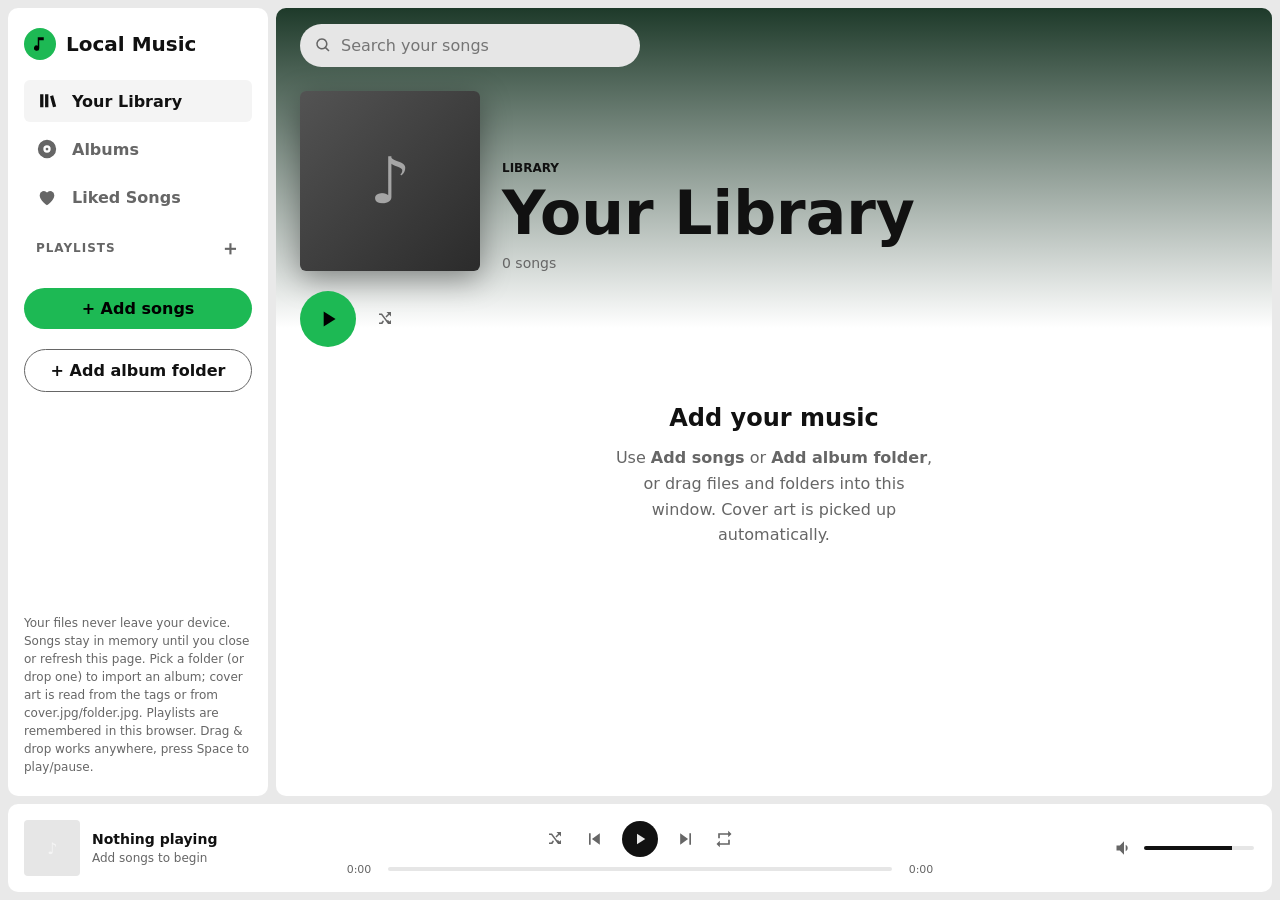
==== index.html @ 5037ee8e "First Push" ====
<!DOCTYPE html>
<html lang="en">
<head>
<meta charset="utf-8">
<meta name="viewport" content="width=device-width, initial-scale=1, viewport-fit=cover">
<title>Local Music Player</title>
<link rel="stylesheet" href="style.css">
</head>
<body>
<div id="app">
 <aside id="side" class="panel">
  <div class="logo"><i><svg viewBox="0 0 24 24"><path d="M9 3v11.3A3.5 3.5 0 1 0 11 17.5V7h6V3z"/></svg></i>Local Music</div>
  <button class="nav on" data-v="all"><svg viewBox="0 0 24 24"><path d="M4 4h4v16H4zm6 0h4v16h-4zm6 2.5 3.8-1 3.7 13.5-3.9 1z" transform="scale(.9) translate(1 1)"/></svg>Your Library</button>
  <button class="nav" data-v="albums"><svg viewBox="0 0 24 24"><path d="M12 2a10 10 0 1 0 0 20 10 10 0 0 0 0-20zm0 14a4 4 0 1 1 0-8 4 4 0 0 1 0 8zm0-5.500a1.500 1.500 0 1 0 0 3 1.500 1.500 0 0 0 0-3z"/></svg>Albums</button>
  <button class="nav" data-v="liked"><svg viewBox="0 0 24 24"><path d="M12 21s-8-5.2-8-11a4.5 4.5 0 0 1 8-2.8A4.5 4.5 0 0 1 20 10c0 5.800-8 11-8 11z"/></svg>Liked Songs</button>
  <div class="plh"><span>Playlists</span><button id="newPl" title="New playlist">＋</button></div>
  <div id="pls"></div>
  <button class="add" id="addF">+ Add songs</button>
  <button class="add alt" id="addD">+ Add album folder</button>
  <div class="hint">Your files never leave your device. Songs stay in memory until you close or refresh this page. Pick a folder (or drop one) to import an album; cover art is read from the tags or from cover.jpg/folder.jpg. Playlists are remembered in this browser. Drag &amp; drop works anywhere, press Space to play/pause.</div>
  <input type="file" id="fi" accept="audio/*,.mp3,.m4a,.flac,.wav,.ogg,.opus,.aac" multiple hidden>
  <input type="file" id="fd" webkitdirectory multiple hidden>
 </aside>

 <main id="main" class="panel">
  <div id="drop">Drop music to add it</div>
  <div id="top"><div class="sw"><svg viewBox="0 0 24 24"><path d="M10.5 3a7.500 7.500 0 0 1 5.900 12.100l4.300 4.300-1.400 1.400-4.300-4.300A7.500 7.500 0 1 1 10.500 3zm0 2a5.500 5.500 0 1 0 0 11 5.500 5.500 0 0 0 0-11z"/></svg><input id="q" placeholder="Search your songs" type="search"></div></div>
  <div id="hero"><div id="cover">♪</div><div><small>Playlist</small><h1 id="ttl">Your Library</h1><p id="sub">0 songs</p></div></div>
  <div id="actions">
   <button id="big" aria-label="Play"><svg viewBox="0 0 24 24"><path d="M8 5v14l11-7z"/></svg></button>
   <button class="ic" id="shuf2" title="Shuffle"><svg viewBox="0 0 24 24"><path d="M14 4h6v6l-2.300-2.300-3.700 3.700-1.400-1.400 3.700-3.700zM4 6h4l9 12h3v2h-4L7 8H4zm0 12h3l2.300-3.100 1.300 1.700L8.500 20H4zM14 20l2.300-2.300-1.700-1.700 1.400-1.400L18 16.600 20 14.600V20z" transform="scale(.9)"/></svg></button>
   <span id="plact" style="display:none;gap:10px"><button class="pill" id="plren">Rename</button><button class="pill" id="pldel">Delete</button></span>
  </div>
  <div id="list"></div>
 </main>

 <footer id="bar" class="panel">
  <div id="now"><div class="art" id="nart" style="background:var(--hover)">♪</div><div style="min-width:0"><b id="nt">Nothing playing</b><span id="na">Add songs to begin</span></div></div>
  <div id="ctrl">
   <div class="btns">
    <button class="ic" id="shuf" title="Shuffle"><svg viewBox="0 0 24 24"><path d="M14 4h6v6l-2.300-2.300-3.700 3.700-1.400-1.400 3.700-3.700zM4 6h4l9 12h3v2h-4L7 8H4zm0 12h3l2.300-3.100 1.300 1.700L8.500 20H4zM14 20l2.300-2.300-1.700-1.700 1.400-1.400L18 16.600 20 14.600V20z" transform="scale(.9)"/></svg></button>
    <button class="ic" id="prev" title="Previous"><svg viewBox="0 0 24 24"><path d="M6 5h2v14H6zm3.500 7L19 5v14z"/></svg></button>
    <button id="play" title="Play/Pause"><svg viewBox="0 0 24 24"><path d="M8 5v14l11-7z"/></svg></button>
    <button class="ic" id="next" title="Next"><svg viewBox="0 0 24 24"><path d="M16 5h2v14h-2zM5 19V5l9.500 7z"/></svg></button>
    <button class="ic" id="rep" title="Repeat"><svg viewBox="0 0 24 24"><path d="M7 7h10v3l4-4-4-4v3H5v6h2zm10 10H7v-3l-4 4 4 4v-3h12v-6h-2z"/></svg></button>
   </div>
   <div class="seek"><span id="cur">0:00</span><input type="range" id="seek" min="0" max="1000" value="0"><span id="dur">0:00</span></div>
  </div>
  <div id="vol"><button class="ic" id="mute"><svg viewBox="0 0 24 24"><path d="M3 9v6h4l5 5V4L7 9zm13.500 3A4.500 4.500 0 0 0 14 8v8a4.500 4.500 0 0 0 2.500-4z"/></svg></button><input type="range" id="vr" min="0" max="100" value="80"></div>
 </footer>
</div>

<div id="menu"></div><div id="toast"></div>
<div id="dlg"><div class="box"><h3 id="dt"></h3><input id="di" maxlength="60" placeholder="Playlist name"><div class="bt"><button id="dc">Cancel</button><button id="dok">Save</button></div></div></div>
<script src="script.js"></script>
</body>
</html>
---- style.css ----
:root{--bg:#000;--panel:#121212;--panel2:#1a1a1a;--hover:#2a2a2a;--text:#fff;--muted:#b3b3b3;--accent:#1db954;--line:#282828;
box-sizing:border-box;padding-top:env(safe-area-inset-top,0px);padding-bottom:env(safe-area-inset-bottom,0px)}
@media (prefers-color-scheme:light){:root:not([data-theme="dark"]){--bg:#e9e9e9;--panel:#fff;--panel2:#f4f4f4;--hover:#e6e6e6;--text:#111;--muted:#666;--line:#ddd}}
:root[data-theme="light"]{--bg:#e9e9e9;--panel:#fff;--panel2:#f4f4f4;--hover:#e6e6e6;--text:#111;--muted:#666;--line:#ddd}
:root[data-theme="dark"]{--bg:#000;--panel:#121212;--panel2:#1a1a1a;--hover:#2a2a2a;--text:#fff;--muted:#b3b3b3;--line:#282828}
html{scroll-padding-top:env(safe-area-inset-top,0px)}
*{box-sizing:border-box}
html,body{height:100%;margin:0}
body{background:var(--bg);color:var(--text);font-family:"Circular Std",Inter,system-ui,-apple-system,"Segoe UI",Roboto,sans-serif;overflow:hidden}
button{font:inherit;color:inherit;background:none;border:0;cursor:pointer;padding:0}
svg{width:1em;height:1em;fill:currentColor;display:block}
#app{height:100%;display:grid;grid-template-columns:260px 1fr;grid-template-rows:1fr 88px;gap:8px;padding:8px}
.panel{background:var(--panel);border-radius:10px;overflow:hidden}
#side{padding:20px 16px;display:flex;flex-direction:column;gap:6px}
.logo{display:flex;align-items:center;gap:10px;font-weight:800;font-size:20px;margin-bottom:14px}
.logo i{width:32px;height:32px;border-radius:50%;background:var(--accent);display:grid;place-items:center;color:#000;font-size:18px}
.nav{display:flex;align-items:center;gap:14px;padding:10px 12px;border-radius:6px;color:var(--muted);font-weight:700;width:100%;text-align:left}
.nav svg{font-size:22px}.nav:hover{color:var(--text)}.nav.on{color:var(--text);background:var(--panel2)}
.add{margin-top:14px;background:var(--accent);color:#000;font-weight:700;padding:11px 14px;border-radius:24px;text-align:center}
.add.alt{background:transparent;color:var(--text);border:1px solid var(--muted)}
.hint{color:var(--muted);font-size:12px;margin-top:auto;line-height:1.5}
#main{display:flex;flex-direction:column;min-height:0;position:relative;background:linear-gradient(180deg,var(--hue,#1e3a2a) 0,var(--panel) 320px)}
#top{display:flex;align-items:center;gap:12px;padding:16px 24px}
#q{background:var(--hover);border:1px solid transparent;color:var(--text);padding:11px 16px 11px 40px;border-radius:24px;width:min(340px,100%);font:inherit;outline:none}
#q:focus{border-color:var(--text)}
.sw{position:relative;flex:1;max-width:340px}.sw svg{position:absolute;left:14px;top:12px;font-size:18px;color:var(--muted)}
#hero{display:flex;align-items:flex-end;gap:22px;padding:8px 24px 20px}
#cover{width:min(180px,28vw);aspect-ratio:1;border-radius:6px;box-shadow:0 8px 30px #0006;display:grid;place-items:center;font-size:64px;color:#fff8;background:linear-gradient(135deg,#535353,#2b2b2b)}
#hero small{font-weight:700;font-size:12px;text-transform:uppercase}
#hero h1{font-size:clamp(28px,5vw,60px);margin:6px 0 10px;line-height:1.05;font-weight:900;overflow-wrap:anywhere}
#hero p{margin:0;color:var(--muted);font-size:14px}
#actions{display:flex;align-items:center;gap:20px;padding:0 24px 12px}
#big{width:56px;height:56px;border-radius:50%;background:var(--accent);color:#000;display:grid;place-items:center;font-size:26px}
#big:hover{transform:scale(1.06)}
#list{flex:1;overflow:auto;padding:0 12px 16px}
.row{display:grid;grid-template-columns:44px 1fr 32px 32px 64px;align-items:center;gap:12px;padding:8px 12px;border-radius:6px;color:var(--muted);font-size:14px;cursor:pointer;user-select:none}
.row.head{position:sticky;top:0;background:var(--panel);border-bottom:1px solid var(--line);border-radius:0;cursor:default;font-size:12px;text-transform:uppercase;letter-spacing:.08em;z-index:1}
.row:not(.head):hover{background:var(--hover)}
.row .n{text-align:center;font-variant-numeric:tabular-nums}
.row .t{display:flex;align-items:center;gap:12px;min-width:0}
.row .t b{display:block;color:var(--text);font-weight:500;white-space:nowrap;overflow:hidden;text-overflow:ellipsis}
.row .t span{font-size:12px;white-space:nowrap;overflow:hidden;text-overflow:ellipsis;display:block}
.row .t div{min-width:0}
.art{width:40px;height:40px;border-radius:4px;flex:none;display:grid;place-items:center;font-size:16px;color:#fff9}
.row.cur .t b,.row.cur .n{color:var(--accent)}
.row .d{text-align:right;font-variant-numeric:tabular-nums}
.heart{font-size:18px;color:var(--muted);opacity:.0}.row:hover .heart,.heart.on{opacity:1}.heart.on{color:var(--accent)}
.bars{display:none;gap:2px;height:14px;align-items:flex-end;justify-content:center}.bars i{width:3px;background:var(--accent);animation:b .8s infinite ease-in-out}.bars i:nth-child(2){animation-delay:.2s}.bars i:nth-child(3){animation-delay:.4s}
@keyframes b{0%,100%{height:3px}50%{height:14px}}
.row.cur.playing .bars{display:flex}.row.cur.playing .num{display:none}
#empty{margin:40px auto;text-align:center;color:var(--muted);max-width:360px;line-height:1.6;padding:0 20px}
#empty h2{color:var(--text);margin:0 0 8px}
#drop{position:absolute;inset:0;background:#1db95422;border:3px dashed var(--accent);border-radius:10px;display:none;place-items:center;font-size:22px;font-weight:800;z-index:5;pointer-events:none}
#drop.on{display:grid}
#bar{grid-column:1/3;background:var(--panel);border-radius:10px;display:grid;grid-template-columns:1fr minmax(320px,2fr) 1fr;align-items:center;gap:16px;padding:0 16px}
#now{display:flex;align-items:center;gap:12px;min-width:0}
#now .art{width:56px;height:56px}
#now b{display:block;font-size:14px;white-space:nowrap;overflow:hidden;text-overflow:ellipsis}
#now span{font-size:12px;color:var(--muted)}
#ctrl{display:flex;flex-direction:column;align-items:center;gap:6px}
.btns{display:flex;align-items:center;gap:18px}
.ic{font-size:20px;color:var(--muted)}.ic:hover{color:var(--text)}.ic.on{color:var(--accent)}
#play{width:36px;height:36px;border-radius:50%;background:var(--text);color:var(--bg);display:grid;place-items:center;font-size:18px}
#play:hover{transform:scale(1.06)}
.seek{display:flex;align-items:center;gap:8px;width:100%;font-size:11px;color:var(--muted);font-variant-numeric:tabular-nums}
.seek span{width:38px;text-align:center}
input[type=range]{-webkit-appearance:none;appearance:none;flex:1;height:4px;border-radius:2px;background:linear-gradient(to right,var(--text) var(--p,0%),var(--hover) var(--p,0%));outline:none;cursor:pointer}
input[type=range]::-webkit-slider-thumb{-webkit-appearance:none;width:12px;height:12px;border-radius:50%;background:var(--text);opacity:0}
input[type=range]:hover::-webkit-slider-thumb{opacity:1}
input[type=range]::-moz-range-thumb{width:12px;height:12px;border:0;border-radius:50%;background:var(--text)}
input[type=range]:hover{--fill:var(--accent)}
#vol{display:flex;align-items:center;gap:8px;justify-content:flex-end}#vol input{max-width:110px}
.rep1::after{content:"1";position:absolute;font-size:8px;font-weight:800;margin:-2px 0 0 -6px;color:var(--accent)}
#mnav{display:none}
@media (max-width:820px){
#app{grid-template-columns:1fr;grid-template-rows:auto 1fr 132px}
#side{flex-direction:row;flex-wrap:wrap;padding:10px;gap:6px;align-items:center}
.logo,.hint{display:none}.nav{width:auto;padding:8px 12px}.add{margin:0;padding:9px 14px}
#bar{grid-column:1;grid-template-columns:1fr;grid-template-rows:auto auto;gap:4px;padding:8px 14px}
#vol{display:none}#top{padding:12px 16px}#hero{padding:4px 16px 14px}#actions,#list{padding-left:8px;padding-right:8px}
.row{grid-template-columns:28px 1fr 28px 28px 46px;gap:8px}
}
.grid{display:grid;grid-template-columns:repeat(auto-fill,minmax(150px,1fr));gap:14px;padding:8px 12px}
.card{padding:12px;border-radius:8px;background:var(--panel2);cursor:pointer;min-width:0}
.card:hover{background:var(--hover)}
.card .art{width:100%;height:auto;aspect-ratio:1;font-size:40px;border-radius:6px;margin-bottom:10px;box-shadow:0 6px 18px #0004}
.card b,.card span{display:block;white-space:nowrap;overflow:hidden;text-overflow:ellipsis}
.card b{font-size:14px}.card span{font-size:12px;color:var(--muted);margin-top:2px}

.plh{display:flex;align-items:center;justify-content:space-between;margin:14px 12px 4px;color:var(--muted);font-size:12px;font-weight:700;text-transform:uppercase;letter-spacing:.08em}
.plh button{font-size:20px;line-height:1;color:var(--muted)}.plh button:hover{color:var(--text)}
#pls{display:flex;flex-direction:column;gap:2px;overflow:auto;min-height:0;flex:0 1 auto}
#pls .nav{padding:8px 12px}.pi{width:22px;text-align:center;font-size:18px;flex:none}.pn{white-space:nowrap;overflow:hidden;text-overflow:ellipsis}
.addpl{font-size:22px;line-height:1;color:var(--muted);opacity:0}.addpl:hover{color:var(--text)}.row:hover .addpl{opacity:1}
@media (hover:none){.addpl,.heart{opacity:1}}
.pill{border:1px solid var(--muted);border-radius:20px;padding:7px 16px;font-size:13px;font-weight:700}.pill:hover{border-color:var(--text)}
#menu{position:fixed;display:none;z-index:30;background:var(--panel2);border:1px solid var(--line);border-radius:8px;padding:4px;min-width:190px;max-width:260px;max-height:50vh;overflow:auto;box-shadow:0 10px 30px #0008}
#menu button{display:block;width:100%;text-align:left;padding:9px 12px;border-radius:5px;font-size:14px;white-space:nowrap;overflow:hidden;text-overflow:ellipsis}
#menu button:hover{background:var(--hover)}#menu .new{border-top:1px solid var(--line);margin-top:4px;color:var(--accent);font-weight:700}
#dlg{position:fixed;inset:0;background:#0009;display:none;place-items:center;z-index:40}#dlg.on{display:grid}
#dlg .box{background:var(--panel2);padding:24px;border-radius:12px;width:min(360px,90vw);box-shadow:0 20px 60px #000a}
#dlg h3{margin:0 0 14px}#di{width:100%;padding:11px 14px;border-radius:8px;border:1px solid var(--muted);background:var(--hover);color:var(--text);font:inherit;outline:none}
.bt{display:flex;justify-content:flex-end;gap:10px;margin-top:18px}.bt button{padding:9px 20px;border-radius:22px;font-weight:700}#dok{background:var(--accent);color:#000}
#toast{position:fixed;left:50%;bottom:110px;transform:translateX(-50%);background:var(--text);color:var(--bg);padding:10px 18px;border-radius:22px;font-weight:700;font-size:14px;opacity:0;pointer-events:none;transition:opacity .2s;z-index:50;max-width:90vw}#toast.on{opacity:1}
@media (max-width:820px){.plh{margin:0}.plh span{display:none}#pls{flex-direction:row;flex-wrap:wrap}}
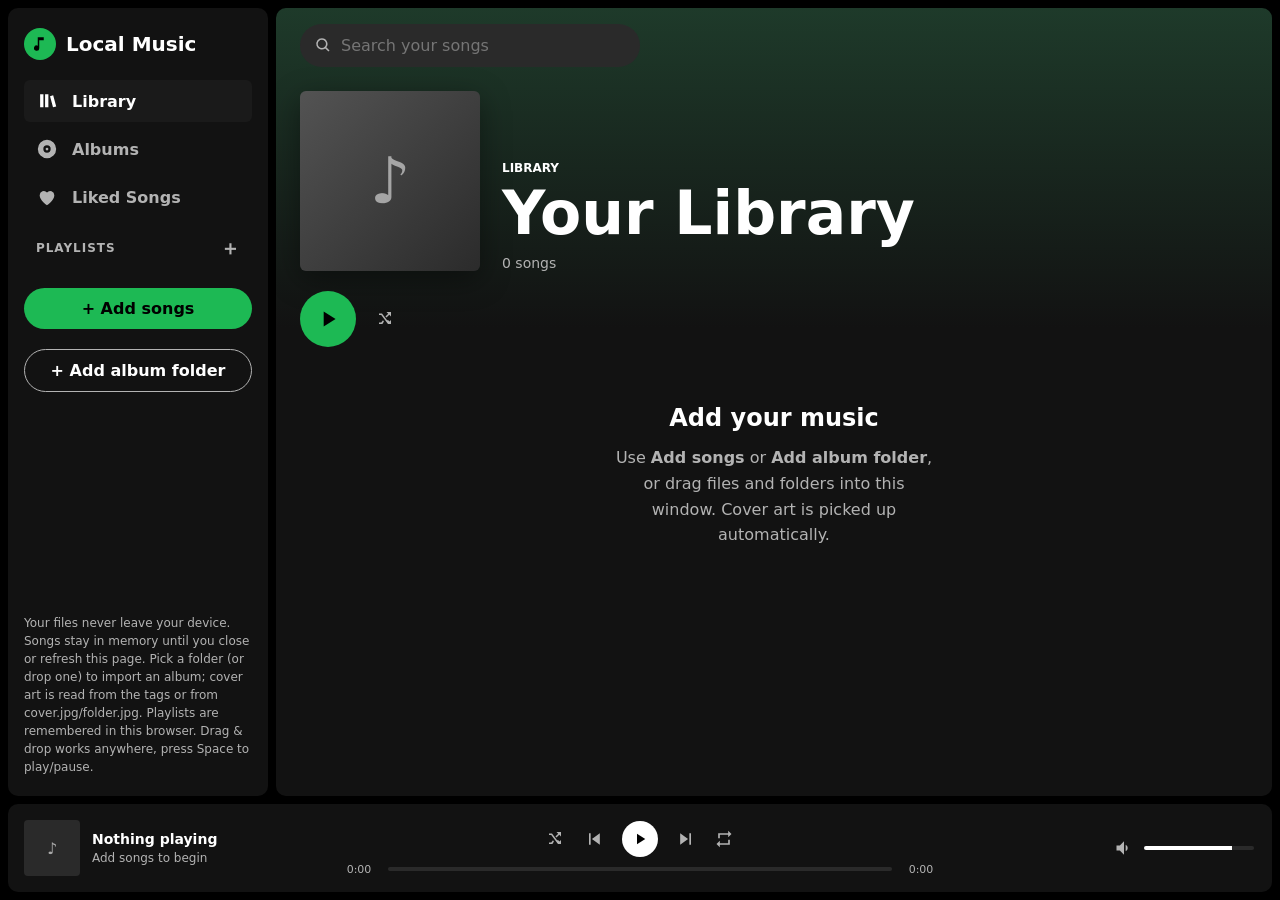
==== commit ddcc9c3b: "Updated Mobile version and removed light theme" ====
--- a/index.html
+++ b/index.html
@@ -2,6 +2,8 @@
 <html lang="en">
 <head>
 <meta charset="utf-8">
+<meta name="color-scheme" content="dark">
+<meta name="theme-color" content="#000000">
 <meta name="viewport" content="width=device-width, initial-scale=1, viewport-fit=cover">
 <title>Local Music Player</title>
 <link rel="stylesheet" href="style.css">
@@ -10,9 +12,10 @@
 <div id="app">
  <aside id="side" class="panel">
   <div class="logo"><i><svg viewBox="0 0 24 24"><path d="M9 3v11.3A3.5 3.5 0 1 0 11 17.5V7h6V3z"/></svg></i>Local Music</div>
-  <button class="nav on" data-v="all"><svg viewBox="0 0 24 24"><path d="M4 4h4v16H4zm6 0h4v16h-4zm6 2.5 3.8-1 3.7 13.5-3.9 1z" transform="scale(.9) translate(1 1)"/></svg>Your Library</button>
+  <button class="nav on" data-v="all"><svg viewBox="0 0 24 24"><path d="M4 4h4v16H4zm6 0h4v16h-4zm6 2.5 3.8-1 3.7 13.5-3.9 1z" transform="scale(.9) translate(1 1)"/></svg>Library</button>
   <button class="nav" data-v="albums"><svg viewBox="0 0 24 24"><path d="M12 2a10 10 0 1 0 0 20 10 10 0 0 0 0-20zm0 14a4 4 0 1 1 0-8 4 4 0 0 1 0 8zm0-5.500a1.500 1.500 0 1 0 0 3 1.500 1.500 0 0 0 0-3z"/></svg>Albums</button>
   <button class="nav" data-v="liked"><svg viewBox="0 0 24 24"><path d="M12 21s-8-5.2-8-11a4.5 4.5 0 0 1 8-2.8A4.5 4.5 0 0 1 20 10c0 5.800-8 11-8 11z"/></svg>Liked Songs</button>
+  <button class="nav mob" data-v="playlists"><svg viewBox="0 0 24 24"><path d="M3 6h12v2H3zm0 4h12v2H3zm0 4h8v2H3zm13-4v6.5a2.5 2.5 0 1 0 2 2.500V8h3V6h-5z"/></svg>Playlists</button>
   <div class="plh"><span>Playlists</span><button id="newPl" title="New playlist">＋</button></div>
   <div id="pls"></div>
   <button class="add" id="addF">+ Add songs</button>
@@ -24,7 +27,7 @@
 
  <main id="main" class="panel">
   <div id="drop">Drop music to add it</div>
-  <div id="top"><div class="sw"><svg viewBox="0 0 24 24"><path d="M10.5 3a7.500 7.500 0 0 1 5.900 12.100l4.300 4.300-1.400 1.400-4.300-4.300A7.500 7.500 0 1 1 10.500 3zm0 2a5.500 5.500 0 1 0 0 11 5.500 5.500 0 0 0 0-11z"/></svg><input id="q" placeholder="Search your songs" type="search"></div></div>
+  <div id="top"><div class="sw"><svg viewBox="0 0 24 24"><path d="M10.5 3a7.500 7.500 0 0 1 5.900 12.100l4.300 4.300-1.400 1.400-4.300-4.300A7.500 7.500 0 1 1 10.500 3zm0 2a5.500 5.500 0 1 0 0 11 5.500 5.500 0 0 0 0-11z"/></svg><input id="q" placeholder="Search your songs" type="search"></div><button id="addM" aria-label="Add songs">＋</button></div>
   <div id="hero"><div id="cover">♪</div><div><small>Playlist</small><h1 id="ttl">Your Library</h1><p id="sub">0 songs</p></div></div>
   <div id="actions">
    <button id="big" aria-label="Play"><svg viewBox="0 0 24 24"><path d="M8 5v14l11-7z"/></svg></button>
@@ -35,6 +38,7 @@
  </main>
 
  <footer id="bar" class="panel">
+  <button id="npc" aria-label="Close player">⌄</button>
   <div id="now"><div class="art" id="nart" style="background:var(--hover)">♪</div><div style="min-width:0"><b id="nt">Nothing playing</b><span id="na">Add songs to begin</span></div></div>
   <div id="ctrl">
    <div class="btns">
--- a/style.css
+++ b/style.css
@@ -1,8 +1,5 @@
-:root{--bg:#000;--panel:#121212;--panel2:#1a1a1a;--hover:#2a2a2a;--text:#fff;--muted:#b3b3b3;--accent:#1db954;--line:#282828;
+:root{color-scheme:dark;--bg:#000;--panel:#121212;--panel2:#1a1a1a;--hover:#2a2a2a;--text:#fff;--muted:#b3b3b3;--accent:#1db954;--line:#282828;
 box-sizing:border-box;padding-top:env(safe-area-inset-top,0px);padding-bottom:env(safe-area-inset-bottom,0px)}
-@media (prefers-color-scheme:light){:root:not([data-theme="dark"]){--bg:#e9e9e9;--panel:#fff;--panel2:#f4f4f4;--hover:#e6e6e6;--text:#111;--muted:#666;--line:#ddd}}
-:root[data-theme="light"]{--bg:#e9e9e9;--panel:#fff;--panel2:#f4f4f4;--hover:#e6e6e6;--text:#111;--muted:#666;--line:#ddd}
-:root[data-theme="dark"]{--bg:#000;--panel:#121212;--panel2:#1a1a1a;--hover:#2a2a2a;--text:#fff;--muted:#b3b3b3;--line:#282828}
 html{scroll-padding-top:env(safe-area-inset-top,0px)}
 *{box-sizing:border-box}
 html,body{height:100%;margin:0}
@@ -72,14 +69,6 @@
 #vol{display:flex;align-items:center;gap:8px;justify-content:flex-end}#vol input{max-width:110px}
 .rep1::after{content:"1";position:absolute;font-size:8px;font-weight:800;margin:-2px 0 0 -6px;color:var(--accent)}
 #mnav{display:none}
-@media (max-width:820px){
-#app{grid-template-columns:1fr;grid-template-rows:auto 1fr 132px}
-#side{flex-direction:row;flex-wrap:wrap;padding:10px;gap:6px;align-items:center}
-.logo,.hint{display:none}.nav{width:auto;padding:8px 12px}.add{margin:0;padding:9px 14px}
-#bar{grid-column:1;grid-template-columns:1fr;grid-template-rows:auto auto;gap:4px;padding:8px 14px}
-#vol{display:none}#top{padding:12px 16px}#hero{padding:4px 16px 14px}#actions,#list{padding-left:8px;padding-right:8px}
-.row{grid-template-columns:28px 1fr 28px 28px 46px;gap:8px}
-}
 .grid{display:grid;grid-template-columns:repeat(auto-fill,minmax(150px,1fr));gap:14px;padding:8px 12px}
 .card{padding:12px;border-radius:8px;background:var(--panel2);cursor:pointer;min-width:0}
 .card:hover{background:var(--hover)}
@@ -102,4 +91,39 @@
 #dlg h3{margin:0 0 14px}#di{width:100%;padding:11px 14px;border-radius:8px;border:1px solid var(--muted);background:var(--hover);color:var(--text);font:inherit;outline:none}
 .bt{display:flex;justify-content:flex-end;gap:10px;margin-top:18px}.bt button{padding:9px 20px;border-radius:22px;font-weight:700}#dok{background:var(--accent);color:#000}
 #toast{position:fixed;left:50%;bottom:110px;transform:translateX(-50%);background:var(--text);color:var(--bg);padding:10px 18px;border-radius:22px;font-weight:700;font-size:14px;opacity:0;pointer-events:none;transition:opacity .2s;z-index:50;max-width:90vw}#toast.on{opacity:1}
-@media (max-width:820px){.plh{margin:0}.plh span{display:none}#pls{flex-direction:row;flex-wrap:wrap}}
+
+html,body{-webkit-tap-highlight-color:transparent}button{touch-action:manipulation}
+@supports(height:100dvh){html,body{height:100dvh}}
+.nav.mob{display:none}
+#addM{display:none;width:42px;height:42px;border-radius:50%;background:var(--accent);color:#000;font-size:24px;place-items:center;flex:none}
+#npc{display:none}
+@media (max-width:820px){
+#app{grid-template-columns:1fr;grid-template-rows:minmax(0,1fr) auto auto;gap:6px;padding:6px}
+#main{grid-row:1}#bar{grid-row:2}#side{grid-row:3}
+#side{flex-direction:row;padding:2px 4px;gap:0;justify-content:space-around;align-items:stretch}
+.logo,.hint,.plh,#pls,.add{display:none}
+.nav,.nav.mob{display:flex;flex-direction:column;gap:3px;padding:8px 2px;font-size:11px;flex:1;width:auto;align-items:center;justify-content:center;text-align:center;border-radius:8px}
+.nav svg{font-size:22px}.nav.on{background:none;color:var(--accent)}
+#bar{grid-column:1;grid-template-columns:1fr auto;height:64px;padding:0 12px;gap:8px}
+#vol{display:none}#now{cursor:pointer}#now .art{width:46px;height:46px}
+#bar:not(.full) .seek,#bar:not(.full) .btns .ic{display:none}
+#bar:not(.full) #ctrl{width:auto}
+#top{padding:12px 14px}.sw{max-width:none}#addM{display:grid}
+#hero{padding:0 14px 14px;gap:14px}#cover{width:104px;font-size:36px}#hero h1{font-size:28px;margin:4px 0 6px}
+#actions{padding:0 14px 10px;flex-wrap:wrap;gap:14px}#big{width:48px;height:48px}
+#list{padding:0 4px 12px}.row.head{display:none}
+.row{grid-template-columns:30px 1fr 36px 36px 42px;gap:6px;padding:8px;min-height:58px}
+.addpl,.heart{opacity:1}.addpl,.heart{padding:6px}
+.grid{grid-template-columns:repeat(2,1fr);gap:10px;padding:4px 8px}
+#toast{bottom:150px}
+#bar.full{position:fixed;inset:0;z-index:25;border-radius:0;display:flex;flex-direction:column;justify-content:center;align-items:center;gap:22px;height:auto;padding:calc(env(safe-area-inset-top,0px) + 56px) 24px calc(env(safe-area-inset-bottom,0px) + 24px);background:linear-gradient(180deg,var(--hue,#1e3a2a),var(--bg) 85%)}
+#bar.full #npc{display:block;position:absolute;top:calc(env(safe-area-inset-top,0px) + 12px);left:14px;font-size:30px;padding:6px 10px;color:var(--text)}
+#bar.full #now{flex-direction:column;text-align:center;width:100%;gap:18px;cursor:default}
+#bar.full #nart{width:min(80vw,44vh,380px);height:auto;aspect-ratio:1;border-radius:10px;font-size:80px;box-shadow:0 14px 40px #0008}
+#bar.full #now b{font-size:22px}#bar.full #now span{font-size:15px}
+#bar.full #ctrl{width:100%;gap:20px}#bar.full .seek{order:-1;max-width:420px}
+#bar.full .btns{width:100%;max-width:380px;justify-content:space-between}
+#bar.full #play{width:68px;height:68px;font-size:32px}#bar.full .ic{font-size:26px}
+#bar.full input[type=range]{height:6px}
+#bar.full input[type=range]::-webkit-slider-thumb{opacity:1;width:16px;height:16px}
+}
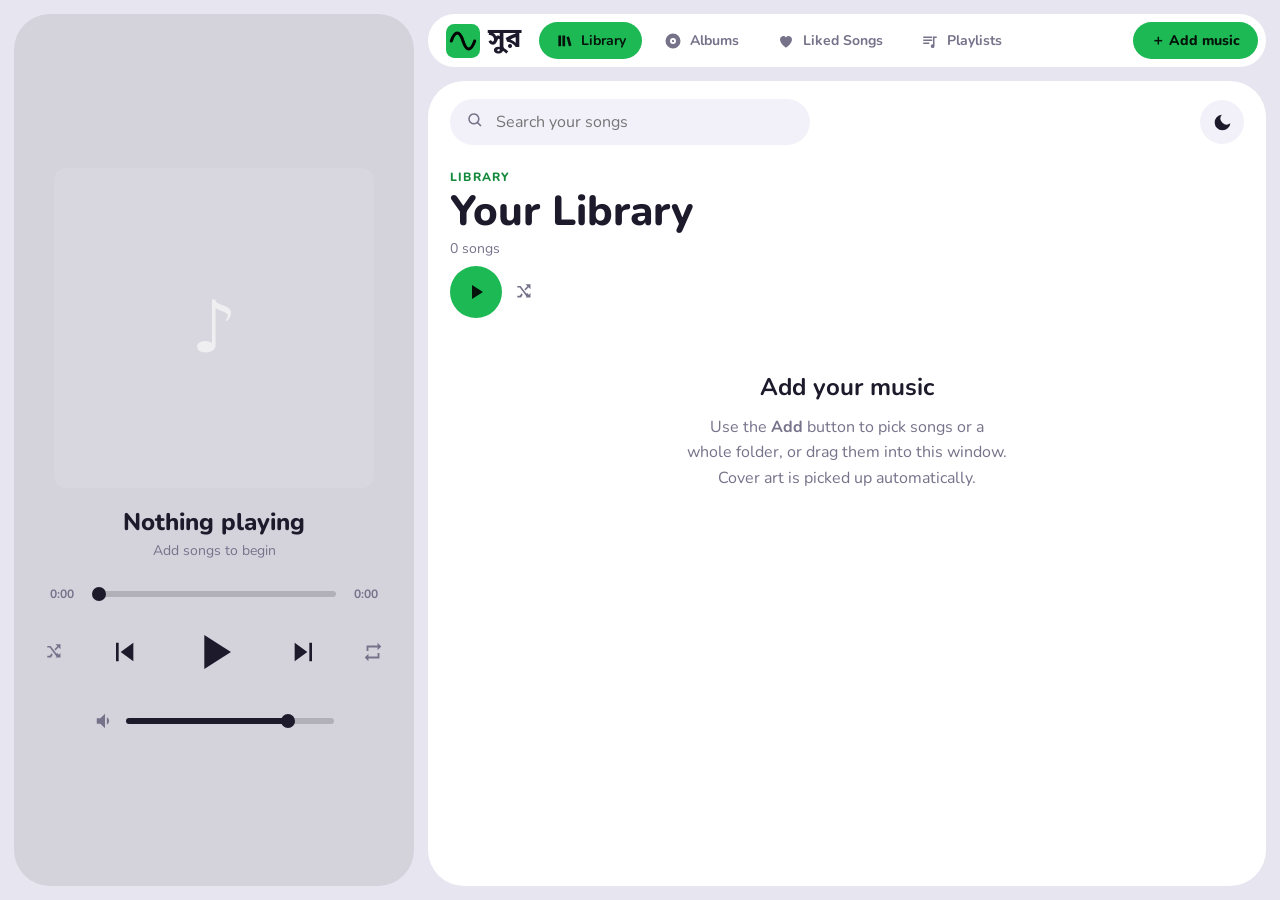
==== commit 50d9b9f1: "Updated Player Theme and Functionality" ====
--- a/index.html
+++ b/index.html
@@ -5,21 +5,23 @@
 <meta name="color-scheme" content="dark">
 <meta name="theme-color" content="#000000">
 <meta name="viewport" content="width=device-width, initial-scale=1, viewport-fit=cover">
-<title>Local Music Player</title>
+<title>সুর</title>
+<script>try{var t=localStorage.getItem("sur.theme")||(matchMedia("(prefers-color-scheme:light)").matches?"light":"dark");document.documentElement.dataset.theme=t}catch(e){}</script>
+<link rel="preconnect" href="https://fonts.googleapis.com"><link href="https://fonts.googleapis.com/css2?family=Nunito:wght@500;600;700;800&family=Noto+Sans+Bengali:wght@500;700&display=swap" rel="stylesheet">
+<link rel="icon" type="image/svg+xml" href="data:image/svg+xml,%3Csvg xmlns='http://www.w3.org/2000/svg' viewBox='0 0 90 90'%3E%3Crect width='90' height='90' rx='22' fill='%231db954'/%3E%3Cpath d='M14 45C24 17 36 17 45 45S66 73 76 45' fill='none' stroke='black' stroke-width='11' stroke-linecap='round'/%3E%3C/svg%3E">
 <link rel="stylesheet" href="style.css">
 </head>
 <body>
 <div id="app">
  <aside id="side" class="panel">
-  <div class="logo"><i><svg viewBox="0 0 24 24"><path d="M9 3v11.3A3.5 3.5 0 1 0 11 17.5V7h6V3z"/></svg></i>Local Music</div>
+  <div class="logo"><svg class="mark" viewBox="0 0 90 90" aria-hidden="true"><rect width="90" height="90" rx="22" fill="#1db954"/><path d="M14 45C24 17 36 17 45 45S66 73 76 45" fill="none" stroke="#000" stroke-width="8" stroke-linecap="round"/></svg><span class="lb">সুর</span></div>
   <button class="nav on" data-v="all"><svg viewBox="0 0 24 24"><path d="M4 4h4v16H4zm6 0h4v16h-4zm6 2.5 3.8-1 3.7 13.5-3.9 1z" transform="scale(.9) translate(1 1)"/></svg>Library</button>
   <button class="nav" data-v="albums"><svg viewBox="0 0 24 24"><path d="M12 2a10 10 0 1 0 0 20 10 10 0 0 0 0-20zm0 14a4 4 0 1 1 0-8 4 4 0 0 1 0 8zm0-5.500a1.500 1.500 0 1 0 0 3 1.500 1.500 0 0 0 0-3z"/></svg>Albums</button>
   <button class="nav" data-v="liked"><svg viewBox="0 0 24 24"><path d="M12 21s-8-5.2-8-11a4.5 4.5 0 0 1 8-2.8A4.5 4.5 0 0 1 20 10c0 5.800-8 11-8 11z"/></svg>Liked Songs</button>
   <button class="nav mob" data-v="playlists"><svg viewBox="0 0 24 24"><path d="M3 6h12v2H3zm0 4h12v2H3zm0 4h8v2H3zm13-4v6.5a2.5 2.5 0 1 0 2 2.500V8h3V6h-5z"/></svg>Playlists</button>
   <div class="plh"><span>Playlists</span><button id="newPl" title="New playlist">＋</button></div>
   <div id="pls"></div>
-  <button class="add" id="addF">+ Add songs</button>
-  <button class="add alt" id="addD">+ Add album folder</button>
+  <button class="add" id="addF">＋ Add music</button>
   <div class="hint">Your files never leave your device. Songs stay in memory until you close or refresh this page. Pick a folder (or drop one) to import an album; cover art is read from the tags or from cover.jpg/folder.jpg. Playlists are remembered in this browser. Drag &amp; drop works anywhere, press Space to play/pause.</div>
   <input type="file" id="fi" accept="audio/*,.mp3,.m4a,.flac,.wav,.ogg,.opus,.aac" multiple hidden>
   <input type="file" id="fd" webkitdirectory multiple hidden>
@@ -27,7 +29,7 @@
 
  <main id="main" class="panel">
   <div id="drop">Drop music to add it</div>
-  <div id="top"><div class="sw"><svg viewBox="0 0 24 24"><path d="M10.5 3a7.500 7.500 0 0 1 5.900 12.100l4.300 4.300-1.400 1.400-4.300-4.300A7.500 7.500 0 1 1 10.500 3zm0 2a5.500 5.500 0 1 0 0 11 5.500 5.500 0 0 0 0-11z"/></svg><input id="q" placeholder="Search your songs" type="search"></div><button id="addM" aria-label="Add songs">＋</button></div>
+  <div id="top"><div class="logo mlogo"><svg class="mark" viewBox="0 0 90 90" aria-hidden="true"><rect width="90" height="90" rx="22" fill="#1db954"/><path d="M14 45C24 17 36 17 45 45S66 73 76 45" fill="none" stroke="#000" stroke-width="8" stroke-linecap="round"/></svg><span class="lb">সুর</span></div><div class="sw"><svg viewBox="0 0 24 24"><path d="M10.5 3a7.500 7.500 0 0 1 5.900 12.100l4.300 4.300-1.400 1.400-4.300-4.300A7.500 7.500 0 1 1 10.500 3zm0 2a5.500 5.500 0 1 0 0 11 5.500 5.500 0 0 0 0-11z"/></svg><input id="q" placeholder="Search your songs" type="search"></div><button id="theme" aria-label="Switch theme"></button><button id="addM" aria-label="Add songs">＋</button></div>
   <div id="hero"><div id="cover">♪</div><div><small>Playlist</small><h1 id="ttl">Your Library</h1><p id="sub">0 songs</p></div></div>
   <div id="actions">
    <button id="big" aria-label="Play"><svg viewBox="0 0 24 24"><path d="M8 5v14l11-7z"/></svg></button>
@@ -39,7 +41,7 @@
 
  <footer id="bar" class="panel">
   <button id="npc" aria-label="Close player">⌄</button>
-  <div id="now"><div class="art" id="nart" style="background:var(--hover)">♪</div><div style="min-width:0"><b id="nt">Nothing playing</b><span id="na">Add songs to begin</span></div></div>
+  <div id="now"><div class="art" id="nart" style="background:color-mix(in srgb,currentColor 14%,transparent)">♪</div><div style="min-width:0"><b id="nt">Nothing playing</b><span id="na">Add songs to begin</span></div></div>
   <div id="ctrl">
    <div class="btns">
     <button class="ic" id="shuf" title="Shuffle"><svg viewBox="0 0 24 24"><path d="M14 4h6v6l-2.300-2.300-3.700 3.700-1.400-1.400 3.700-3.700zM4 6h4l9 12h3v2h-4L7 8H4zm0 12h3l2.300-3.100 1.300 1.700L8.500 20H4zM14 20l2.300-2.300-1.700-1.700 1.400-1.400L18 16.600 20 14.600V20z" transform="scale(.9)"/></svg></button>
--- a/style.css
+++ b/style.css
@@ -1,129 +1,155 @@
-:root{color-scheme:dark;--bg:#000;--panel:#121212;--panel2:#1a1a1a;--hover:#2a2a2a;--text:#fff;--muted:#b3b3b3;--accent:#1db954;--line:#282828;
+:root{color-scheme:dark;--bg:#0f1014;--panel:#181920;--panel2:#21222b;--hover:#2b2d38;--text:#f2f1f7;--muted:#9a9aab;--line:#2b2d38;--accent:#1db954;--accent-ink:#3ddc78;--on-accent:#04140a;
 box-sizing:border-box;padding-top:env(safe-area-inset-top,0px);padding-bottom:env(safe-area-inset-bottom,0px)}
+:root[data-theme="light"]{color-scheme:light;--bg:#e6e5f0;--panel:#ffffff;--panel2:#f2f1f9;--hover:#e4e2f0;--text:#1c1a2b;--muted:#75728a;--line:#e4e2f0;--accent:#1db954;--accent-ink:#138a3b}
 html{scroll-padding-top:env(safe-area-inset-top,0px)}
 *{box-sizing:border-box}
-html,body{height:100%;margin:0}
-body{background:var(--bg);color:var(--text);font-family:"Circular Std",Inter,system-ui,-apple-system,"Segoe UI",Roboto,sans-serif;overflow:hidden}
-button{font:inherit;color:inherit;background:none;border:0;cursor:pointer;padding:0}
+html,body{height:100%;margin:0;-webkit-tap-highlight-color:transparent}
+@supports(height:100dvh){html,body{height:100dvh}}
+body{background:var(--bg);color:var(--text);font-family:Nunito,ui-rounded,"SF Pro Rounded",system-ui,-apple-system,"Segoe UI",Roboto,sans-serif;overflow:hidden}
+button{font:inherit;color:inherit;background:none;border:0;cursor:pointer;padding:0;touch-action:manipulation}
 svg{width:1em;height:1em;fill:currentColor;display:block}
-#app{height:100%;display:grid;grid-template-columns:260px 1fr;grid-template-rows:1fr 88px;gap:8px;padding:8px}
-.panel{background:var(--panel);border-radius:10px;overflow:hidden}
-#side{padding:20px 16px;display:flex;flex-direction:column;gap:6px}
-.logo{display:flex;align-items:center;gap:10px;font-weight:800;font-size:20px;margin-bottom:14px}
-.logo i{width:32px;height:32px;border-radius:50%;background:var(--accent);display:grid;place-items:center;color:#000;font-size:18px}
-.nav{display:flex;align-items:center;gap:14px;padding:10px 12px;border-radius:6px;color:var(--muted);font-weight:700;width:100%;text-align:left}
-.nav svg{font-size:22px}.nav:hover{color:var(--text)}.nav.on{color:var(--text);background:var(--panel2)}
-.add{margin-top:14px;background:var(--accent);color:#000;font-weight:700;padding:11px 14px;border-radius:24px;text-align:center}
-.add.alt{background:transparent;color:var(--text);border:1px solid var(--muted)}
-.hint{color:var(--muted);font-size:12px;margin-top:auto;line-height:1.5}
-#main{display:flex;flex-direction:column;min-height:0;position:relative;background:linear-gradient(180deg,var(--hue,#1e3a2a) 0,var(--panel) 320px)}
-#top{display:flex;align-items:center;gap:12px;padding:16px 24px}
-#q{background:var(--hover);border:1px solid transparent;color:var(--text);padding:11px 16px 11px 40px;border-radius:24px;width:min(340px,100%);font:inherit;outline:none}
-#q:focus{border-color:var(--text)}
-.sw{position:relative;flex:1;max-width:340px}.sw svg{position:absolute;left:14px;top:12px;font-size:18px;color:var(--muted)}
-#hero{display:flex;align-items:flex-end;gap:22px;padding:8px 24px 20px}
-#cover{width:min(180px,28vw);aspect-ratio:1;border-radius:6px;box-shadow:0 8px 30px #0006;display:grid;place-items:center;font-size:64px;color:#fff8;background:linear-gradient(135deg,#535353,#2b2b2b)}
-#hero small{font-weight:700;font-size:12px;text-transform:uppercase}
-#hero h1{font-size:clamp(28px,5vw,60px);margin:6px 0 10px;line-height:1.05;font-weight:900;overflow-wrap:anywhere}
+.art{display:grid;place-items:center;color:#fff9;flex:none;background-size:cover}
+
+#app{height:100%;display:grid;grid-template-columns:minmax(320px,400px) 1fr;grid-template-rows:auto minmax(0,1fr);gap:14px;padding:14px}
+
+/* top strip */
+#side{grid-column:2;grid-row:1;display:flex;align-items:center;flex-wrap:wrap;gap:6px;padding:8px 8px 8px 18px;background:var(--panel);border-radius:32px}
+.logo{display:flex;align-items:center;gap:8px;margin-right:12px}
+.logo .mark{width:34px;height:34px;flex:none}
+.lb{color:var(--text);font-size:27px;font-weight:700;line-height:1;font-family:"Noto Sans Bengali","Hind Siliguri","Kohinoor Bangla",system-ui,sans-serif}
+.nav{display:flex;align-items:center;gap:8px;padding:9px 16px;border-radius:999px;color:var(--muted);font-weight:700;font-size:14px;transition:background .25s,color .25s}
+.nav svg{font-size:18px}.nav:hover{color:var(--text)}.nav.on{background:var(--accent);color:var(--on-accent)}
+.plh,#pls,.hint{display:none}
+.add{padding:9px 18px;border-radius:999px;background:var(--accent);color:var(--on-accent);font-weight:800;font-size:14px}
+#addF{margin-left:auto}
+.add.alt{background:var(--panel2);color:var(--text)}
+.add:hover{filter:brightness(1.1)}
+
+/* library */
+#main{grid-column:2;grid-row:2;display:flex;flex-direction:column;min-height:0;background:var(--panel);border-radius:36px;overflow:hidden;position:relative}
+#top{display:flex;align-items:center;gap:10px;padding:18px 22px 6px}
+.sw{position:relative;flex:1;max-width:360px}
+.sw svg{position:absolute;left:16px;top:12px;font-size:18px;color:var(--muted)}
+#q{width:100%;background:var(--panel2);border:2px solid transparent;color:var(--text);padding:10px 16px 10px 44px;border-radius:999px;font:inherit;outline:none;transition:border-color .2s}
+#q:focus{border-color:var(--accent)}
+.mlogo{display:none}
+#addM{display:none;width:44px;height:44px;border-radius:50%;background:var(--accent);color:var(--on-accent);font-size:24px;place-items:center;flex:none}
+#hero{display:flex;align-items:center;gap:20px;padding:14px 22px 4px}
+#cover{width:112px;aspect-ratio:1;border-radius:10px;flex:none;display:grid;place-items:center;font-size:40px;color:var(--muted);background:var(--panel2) center/cover}
+#hero small{font-weight:800;font-size:12px;text-transform:uppercase;letter-spacing:.1em;color:var(--accent-ink)}
+#hero h1{font-size:clamp(26px,4vw,42px);margin:2px 0 4px;line-height:1.1;font-weight:800;overflow-wrap:anywhere}
 #hero p{margin:0;color:var(--muted);font-size:14px}
-#actions{display:flex;align-items:center;gap:20px;padding:0 24px 12px}
-#big{width:56px;height:56px;border-radius:50%;background:var(--accent);color:#000;display:grid;place-items:center;font-size:26px}
-#big:hover{transform:scale(1.06)}
+#actions{display:flex;align-items:center;gap:12px;padding:4px 22px 10px;flex-wrap:wrap}
+#big{width:52px;height:52px;border-radius:50%;background:var(--accent);color:var(--on-accent);display:grid;place-items:center;font-size:24px;transition:transform .2s}
+#big:hover{transform:scale(1.07)}
+.pill{border:2px solid var(--hover);border-radius:99px;padding:6px 16px;font-size:13px;font-weight:700}.pill:hover{border-color:var(--muted)}
 #list{flex:1;overflow:auto;padding:0 12px 16px}
-.row{display:grid;grid-template-columns:44px 1fr 32px 32px 64px;align-items:center;gap:12px;padding:8px 12px;border-radius:6px;color:var(--muted);font-size:14px;cursor:pointer;user-select:none}
-.row.head{position:sticky;top:0;background:var(--panel);border-bottom:1px solid var(--line);border-radius:0;cursor:default;font-size:12px;text-transform:uppercase;letter-spacing:.08em;z-index:1}
-.row:not(.head):hover{background:var(--hover)}
+
+.row{display:grid;grid-template-columns:44px 1fr 36px 36px 64px;align-items:center;gap:12px;padding:8px 12px;border-radius:20px;color:var(--muted);font-size:14px;cursor:pointer;user-select:none;transition:background .2s}
+.row.head{position:sticky;top:0;background:var(--panel);border-bottom:2px solid var(--panel2);border-radius:0;cursor:default;font-size:12px;text-transform:uppercase;letter-spacing:.08em;z-index:1}
+.row:not(.head):hover{background:var(--panel2)}
 .row .n{text-align:center;font-variant-numeric:tabular-nums}
 .row .t{display:flex;align-items:center;gap:12px;min-width:0}
-.row .t b{display:block;color:var(--text);font-weight:500;white-space:nowrap;overflow:hidden;text-overflow:ellipsis}
+.row .t div{min-width:0}
+.row .t b{display:block;color:var(--text);font-weight:700;white-space:nowrap;overflow:hidden;text-overflow:ellipsis}
 .row .t span{font-size:12px;white-space:nowrap;overflow:hidden;text-overflow:ellipsis;display:block}
-.row .t div{min-width:0}
-.art{width:40px;height:40px;border-radius:4px;flex:none;display:grid;place-items:center;font-size:16px;color:#fff9}
-.row.cur .t b,.row.cur .n{color:var(--accent)}
+.row .t .art{width:44px;height:44px;border-radius:8px;font-size:16px;display:grid}
+.row.cur{background:color-mix(in srgb,var(--accent) 16%,transparent)}.row.cur .t b,.row.cur .n{color:var(--accent-ink)}
 .row .d{text-align:right;font-variant-numeric:tabular-nums}
-.heart{font-size:18px;color:var(--muted);opacity:.0}.row:hover .heart,.heart.on{opacity:1}.heart.on{color:var(--accent)}
-.bars{display:none;gap:2px;height:14px;align-items:flex-end;justify-content:center}.bars i{width:3px;background:var(--accent);animation:b .8s infinite ease-in-out}.bars i:nth-child(2){animation-delay:.2s}.bars i:nth-child(3){animation-delay:.4s}
-@keyframes b{0%,100%{height:3px}50%{height:14px}}
+.heart,.addpl{font-size:20px;line-height:1;color:var(--muted);opacity:0;transition:opacity .2s,color .2s}
+.heart svg{margin:auto}.row:hover .heart,.row:hover .addpl,.heart.on{opacity:1}.heart.on{color:var(--accent-ink)}.addpl:hover{color:var(--text)}
+@media (hover:none){.addpl,.heart{opacity:1}}
+.bars{display:none;gap:2px;height:14px;align-items:flex-end;justify-content:center}
+.bars i{width:3px;background:var(--accent);border-radius:2px;animation:b .8s infinite ease-in-out}
+.bars i:nth-child(2){animation-delay:.2s}.bars i:nth-child(3){animation-delay:.4s}
 .row.cur.playing .bars{display:flex}.row.cur.playing .num{display:none}
+
+.grid{display:grid;grid-template-columns:repeat(auto-fill,minmax(150px,1fr));gap:14px;padding:8px 12px}
+.card{padding:12px;border-radius:28px;background:var(--panel2);cursor:pointer;min-width:0;transition:background .2s;animation:rise .4s ease both}
+.card:hover{background:var(--hover)}
+.card .art{width:100%;aspect-ratio:1;font-size:40px;border-radius:12px;margin-bottom:10px}
+.card b,.card span{display:block;white-space:nowrap;overflow:hidden;text-overflow:ellipsis}
+.card b{font-size:14px;font-weight:800}.card span{font-size:12px;color:var(--muted);margin-top:2px}
 #empty{margin:40px auto;text-align:center;color:var(--muted);max-width:360px;line-height:1.6;padding:0 20px}
 #empty h2{color:var(--text);margin:0 0 8px}
-#drop{position:absolute;inset:0;background:#1db95422;border:3px dashed var(--accent);border-radius:10px;display:none;place-items:center;font-size:22px;font-weight:800;z-index:5;pointer-events:none}
+#drop{position:absolute;inset:0;background:color-mix(in srgb,var(--accent) 14%,transparent);border:3px dashed var(--accent);border-radius:36px;display:none;place-items:center;font-size:22px;font-weight:800;z-index:5;pointer-events:none}
 #drop.on{display:grid}
-#bar{grid-column:1/3;background:var(--panel);border-radius:10px;display:grid;grid-template-columns:1fr minmax(320px,2fr) 1fr;align-items:center;gap:16px;padding:0 16px}
-#now{display:flex;align-items:center;gap:12px;min-width:0}
-#now .art{width:56px;height:56px}
-#now b{display:block;font-size:14px;white-space:nowrap;overflow:hidden;text-overflow:ellipsis}
-#now span{font-size:12px;color:var(--muted)}
-#ctrl{display:flex;flex-direction:column;align-items:center;gap:6px}
-.btns{display:flex;align-items:center;gap:18px}
-.ic{font-size:20px;color:var(--muted)}.ic:hover{color:var(--text)}.ic.on{color:var(--accent)}
-#play{width:36px;height:36px;border-radius:50%;background:var(--text);color:var(--bg);display:grid;place-items:center;font-size:18px}
+
+/* player stage */
+#bar{grid-column:1;grid-row:1/3;position:relative;display:flex;flex-direction:column;align-items:center;justify-content:center;gap:26px;padding:34px 28px;border-radius:36px;--st:#fff;--st2:#ffffffb8;--st3:#ffffff33;background:color-mix(in srgb,var(--hue,#2a2550) 70%,#14131c);transition:background .8s;overflow:hidden;color:var(--st)}
+#npc{display:none}
+#now{display:flex;flex-direction:column;align-items:center;gap:20px;text-align:center;width:100%;min-width:0}
+#nart{width:min(100%,320px,40vh);height:auto;aspect-ratio:1;border-radius:12px;font-size:72px}
+#now b{display:block;font-size:24px;font-weight:800;line-height:1.2;overflow-wrap:anywhere}
+#now span{font-size:14px;color:var(--st2);display:block;margin-top:4px}
+#ctrl{width:100%;display:flex;flex-direction:column;align-items:center;gap:18px}
+.seek{order:-1;width:100%;display:flex;align-items:center;gap:10px;font-size:12px;font-weight:700;color:var(--st2);font-variant-numeric:tabular-nums}
+.seek span{width:40px;text-align:center}
+.btns{display:flex;align-items:center;justify-content:space-between;width:100%;max-width:340px}
+.ic{font-size:22px;color:var(--st2);transition:color .2s,transform .2s;position:relative}
+.ic:hover{color:var(--st)}.ic.on{color:var(--accent-ink)}
+.rep1::after{content:"1";position:absolute;font-size:8px;font-weight:800;margin:-2px 0 0 -6px;color:var(--accent)}
+#play{width:64px;height:64px;color:var(--st);display:grid;place-items:center;font-size:58px;transition:transform .2s}
+#prev,#next{font-size:32px;color:var(--st)}
 #play:hover{transform:scale(1.06)}
-.seek{display:flex;align-items:center;gap:8px;width:100%;font-size:11px;color:var(--muted);font-variant-numeric:tabular-nums}
-.seek span{width:38px;text-align:center}
-input[type=range]{-webkit-appearance:none;appearance:none;flex:1;height:4px;border-radius:2px;background:linear-gradient(to right,var(--text) var(--p,0%),var(--hover) var(--p,0%));outline:none;cursor:pointer}
-input[type=range]::-webkit-slider-thumb{-webkit-appearance:none;width:12px;height:12px;border-radius:50%;background:var(--text);opacity:0}
-input[type=range]:hover::-webkit-slider-thumb{opacity:1}
-input[type=range]::-moz-range-thumb{width:12px;height:12px;border:0;border-radius:50%;background:var(--text)}
-input[type=range]:hover{--fill:var(--accent)}
-#vol{display:flex;align-items:center;gap:8px;justify-content:flex-end}#vol input{max-width:110px}
-.rep1::after{content:"1";position:absolute;font-size:8px;font-weight:800;margin:-2px 0 0 -6px;color:var(--accent)}
-#mnav{display:none}
-.grid{display:grid;grid-template-columns:repeat(auto-fill,minmax(150px,1fr));gap:14px;padding:8px 12px}
-.card{padding:12px;border-radius:8px;background:var(--panel2);cursor:pointer;min-width:0}
-.card:hover{background:var(--hover)}
-.card .art{width:100%;height:auto;aspect-ratio:1;font-size:40px;border-radius:6px;margin-bottom:10px;box-shadow:0 6px 18px #0004}
-.card b,.card span{display:block;white-space:nowrap;overflow:hidden;text-overflow:ellipsis}
-.card b{font-size:14px}.card span{font-size:12px;color:var(--muted);margin-top:2px}
+#vol{display:flex;align-items:center;gap:10px;width:100%;max-width:240px}
+#vol input{flex:1}
 
-.plh{display:flex;align-items:center;justify-content:space-between;margin:14px 12px 4px;color:var(--muted);font-size:12px;font-weight:700;text-transform:uppercase;letter-spacing:.08em}
-.plh button{font-size:20px;line-height:1;color:var(--muted)}.plh button:hover{color:var(--text)}
-#pls{display:flex;flex-direction:column;gap:2px;overflow:auto;min-height:0;flex:0 1 auto}
-#pls .nav{padding:8px 12px}.pi{width:22px;text-align:center;font-size:18px;flex:none}.pn{white-space:nowrap;overflow:hidden;text-overflow:ellipsis}
-.addpl{font-size:22px;line-height:1;color:var(--muted);opacity:0}.addpl:hover{color:var(--text)}.row:hover .addpl{opacity:1}
-@media (hover:none){.addpl,.heart{opacity:1}}
-.pill{border:1px solid var(--muted);border-radius:20px;padding:7px 16px;font-size:13px;font-weight:700}.pill:hover{border-color:var(--text)}
-#menu{position:fixed;display:none;z-index:30;background:var(--panel2);border:1px solid var(--line);border-radius:8px;padding:4px;min-width:190px;max-width:260px;max-height:50vh;overflow:auto;box-shadow:0 10px 30px #0008}
-#menu button{display:block;width:100%;text-align:left;padding:9px 12px;border-radius:5px;font-size:14px;white-space:nowrap;overflow:hidden;text-overflow:ellipsis}
-#menu button:hover{background:var(--hover)}#menu .new{border-top:1px solid var(--line);margin-top:4px;color:var(--accent);font-weight:700}
-#dlg{position:fixed;inset:0;background:#0009;display:none;place-items:center;z-index:40}#dlg.on{display:grid}
-#dlg .box{background:var(--panel2);padding:24px;border-radius:12px;width:min(360px,90vw);box-shadow:0 20px 60px #000a}
-#dlg h3{margin:0 0 14px}#di{width:100%;padding:11px 14px;border-radius:8px;border:1px solid var(--muted);background:var(--hover);color:var(--text);font:inherit;outline:none}
-.bt{display:flex;justify-content:flex-end;gap:10px;margin-top:18px}.bt button{padding:9px 20px;border-radius:22px;font-weight:700}#dok{background:var(--accent);color:#000}
-#toast{position:fixed;left:50%;bottom:110px;transform:translateX(-50%);background:var(--text);color:var(--bg);padding:10px 18px;border-radius:22px;font-weight:700;font-size:14px;opacity:0;pointer-events:none;transition:opacity .2s;z-index:50;max-width:90vw}#toast.on{opacity:1}
+input[type=range]{-webkit-appearance:none;appearance:none;height:6px;border-radius:99px;background:linear-gradient(to right,var(--st) var(--p,0%),var(--st3) var(--p,0%));outline:none;cursor:pointer;margin:0;min-width:0}
+input[type=range]::-webkit-slider-thumb{-webkit-appearance:none;width:0;height:0}
+input[type=range]::-moz-range-thumb{width:0;height:0;border:0}
+#seek::-webkit-slider-thumb,#vr::-webkit-slider-thumb{width:14px;height:14px;border-radius:50%;background:var(--st)}
+#seek::-moz-range-thumb,#vr::-moz-range-thumb{width:14px;height:14px;border-radius:50%;background:var(--st);border:0}
+#seek{flex:1}
 
-html,body{-webkit-tap-highlight-color:transparent}button{touch-action:manipulation}
-@supports(height:100dvh){html,body{height:100dvh}}
-.nav.mob{display:none}
-#addM{display:none;width:42px;height:42px;border-radius:50%;background:var(--accent);color:#000;font-size:24px;place-items:center;flex:none}
-#npc{display:none}
+/* popups */
+#menu{position:fixed;display:none;z-index:30;background:var(--panel2);border:2px solid var(--hover);border-radius:20px;padding:6px;min-width:190px;max-width:260px;max-height:50vh;overflow:auto}
+#menu button{display:block;width:100%;text-align:left;padding:9px 12px;border-radius:12px;font-size:14px;font-weight:600;white-space:nowrap;overflow:hidden;text-overflow:ellipsis}
+#menu button:hover{background:var(--hover)}#menu .new{margin-top:4px;color:var(--accent-ink);font-weight:800}
+#dlg{position:fixed;inset:0;background:#000a;display:none;place-items:center;z-index:40}#dlg.on{display:grid}
+#dlg .box{background:var(--panel2);padding:26px;border-radius:30px;width:min(360px,90vw)}
+#dlg h3{margin:0 0 14px}
+#di{width:100%;padding:11px 16px;border-radius:999px;border:2px solid var(--hover);background:var(--panel);color:var(--text);font:inherit;outline:none}#di:focus{border-color:var(--accent)}
+.bt{display:flex;justify-content:flex-end;gap:10px;margin-top:18px}.bt button{padding:9px 20px;border-radius:99px;font-weight:800}#dok{background:var(--accent);color:var(--on-accent)}
+#toast{position:fixed;left:50%;bottom:40px;transform:translateX(-50%);background:var(--text);color:var(--bg);padding:10px 18px;border-radius:99px;font-weight:800;font-size:14px;opacity:0;pointer-events:none;transition:opacity .2s;z-index:50;max-width:90vw}#toast.on{opacity:1}
+
+@keyframes b{0%,100%{height:3px}50%{height:14px}}
+@keyframes rise{from{opacity:0;transform:translateY(10px)}}
+
+/* phone */
 @media (max-width:820px){
-#app{grid-template-columns:1fr;grid-template-rows:minmax(0,1fr) auto auto;gap:6px;padding:6px}
-#main{grid-row:1}#bar{grid-row:2}#side{grid-row:3}
-#side{flex-direction:row;padding:2px 4px;gap:0;justify-content:space-around;align-items:stretch}
-.logo,.hint,.plh,#pls,.add{display:none}
-.nav,.nav.mob{display:flex;flex-direction:column;gap:3px;padding:8px 2px;font-size:11px;flex:1;width:auto;align-items:center;justify-content:center;text-align:center;border-radius:8px}
-.nav svg{font-size:22px}.nav.on{background:none;color:var(--accent)}
-#bar{grid-column:1;grid-template-columns:1fr auto;height:64px;padding:0 12px;gap:8px}
-#vol{display:none}#now{cursor:pointer}#now .art{width:46px;height:46px}
-#bar:not(.full) .seek,#bar:not(.full) .btns .ic{display:none}
+#app{grid-template-columns:1fr;grid-template-rows:minmax(0,1fr) auto auto;gap:8px;padding:8px}
+#main{grid-column:1;grid-row:1;border-radius:28px}
+#bar{grid-column:1;grid-row:2}
+#side{grid-column:1;grid-row:3;flex-wrap:nowrap;justify-content:space-around;padding:4px;gap:2px;border-radius:28px}
+#side .logo,.add{display:none}
+.mlogo{display:flex;order:0;margin:0}
+.nav{flex-direction:column;gap:2px;padding:8px 2px;font-size:11px;flex:1;justify-content:center;border-radius:20px}
+.nav svg{font-size:22px}
+#top{padding:14px 14px 4px;flex-wrap:wrap;row-gap:10px}.sw{order:3;flex:1 1 100%;max-width:none}#theme{order:1}#addM{order:2;display:grid}
+#hero{padding:8px 14px 4px;gap:14px}#cover{width:88px;font-size:30px}
+#actions{padding:4px 14px 8px}
+#list{padding:0 6px 12px}.row.head{display:none}
+.row{grid-template-columns:30px 1fr 36px 36px 44px;gap:6px;padding:8px;min-height:58px}
+.addpl,.heart{opacity:1;padding:6px}
+.grid{grid-template-columns:repeat(2,1fr);gap:10px}
+#toast{bottom:150px}
+#bar:not(.full){flex-direction:row;height:68px;padding:0 14px;gap:10px;border-radius:30px;justify-content:space-between}
+#bar:not(.full) #now{flex-direction:row;text-align:left;gap:12px;flex:1;cursor:pointer}
+#bar:not(.full) #nart{width:48px;height:48px;font-size:20px;border-radius:8px}
+#bar:not(.full) #now b{font-size:15px;white-space:nowrap;overflow:hidden;text-overflow:ellipsis}
+#bar:not(.full) #na{white-space:nowrap;overflow:hidden;text-overflow:ellipsis}
 #bar:not(.full) #ctrl{width:auto}
-#top{padding:12px 14px}.sw{max-width:none}#addM{display:grid}
-#hero{padding:0 14px 14px;gap:14px}#cover{width:104px;font-size:36px}#hero h1{font-size:28px;margin:4px 0 6px}
-#actions{padding:0 14px 10px;flex-wrap:wrap;gap:14px}#big{width:48px;height:48px}
-#list{padding:0 4px 12px}.row.head{display:none}
-.row{grid-template-columns:30px 1fr 36px 36px 42px;gap:6px;padding:8px;min-height:58px}
-.addpl,.heart{opacity:1}.addpl,.heart{padding:6px}
-.grid{grid-template-columns:repeat(2,1fr);gap:10px;padding:4px 8px}
-#toast{bottom:150px}
-#bar.full{position:fixed;inset:0;z-index:25;border-radius:0;display:flex;flex-direction:column;justify-content:center;align-items:center;gap:22px;height:auto;padding:calc(env(safe-area-inset-top,0px) + 56px) 24px calc(env(safe-area-inset-bottom,0px) + 24px);background:linear-gradient(180deg,var(--hue,#1e3a2a),var(--bg) 85%)}
-#bar.full #npc{display:block;position:absolute;top:calc(env(safe-area-inset-top,0px) + 12px);left:14px;font-size:30px;padding:6px 10px;color:var(--text)}
-#bar.full #now{flex-direction:column;text-align:center;width:100%;gap:18px;cursor:default}
-#bar.full #nart{width:min(80vw,44vh,380px);height:auto;aspect-ratio:1;border-radius:10px;font-size:80px;box-shadow:0 14px 40px #0008}
-#bar.full #now b{font-size:22px}#bar.full #now span{font-size:15px}
-#bar.full #ctrl{width:100%;gap:20px}#bar.full .seek{order:-1;max-width:420px}
-#bar.full .btns{width:100%;max-width:380px;justify-content:space-between}
-#bar.full #play{width:68px;height:68px;font-size:32px}#bar.full .ic{font-size:26px}
-#bar.full input[type=range]{height:6px}
-#bar.full input[type=range]::-webkit-slider-thumb{opacity:1;width:16px;height:16px}
+#bar:not(.full) .seek,#bar:not(.full) .btns .ic,#bar:not(.full) #vol{display:none}
+#bar:not(.full) #play{width:44px;height:44px;font-size:36px}
+#bar.full{position:fixed;inset:0;z-index:25;border-radius:0;padding:calc(env(safe-area-inset-top,0px) + 56px) 24px calc(env(safe-area-inset-bottom,0px) + 24px)}
+#bar.full #nart{width:min(78vw,42vh,340px)}
+#bar.full #vol{max-width:340px}
+#bar.full #npc{display:block;position:absolute;top:calc(env(safe-area-inset-top,0px) + 12px);left:14px;font-size:30px;padding:6px 10px;color:var(--st)}
 }
+@media (prefers-reduced-motion:reduce){*,*::before,*::after{animation:none!important;transition:none!important}}
+
+#theme{width:44px;height:44px;border-radius:50%;background:var(--panel2);color:var(--text);display:grid;place-items:center;font-size:21px;flex:none;margin-left:auto;transition:background .2s}
+#theme:hover{background:var(--hover)}
+#actions .ic{color:var(--muted)}#actions .ic:hover{color:var(--text)}#actions .ic.on{color:var(--accent-ink)}
+:root[data-theme="light"] #bar{--st:var(--text);--st2:var(--muted);--st3:#0000002a;background:color-mix(in srgb,var(--hue,#2a2550) 20%,#ffffff)}
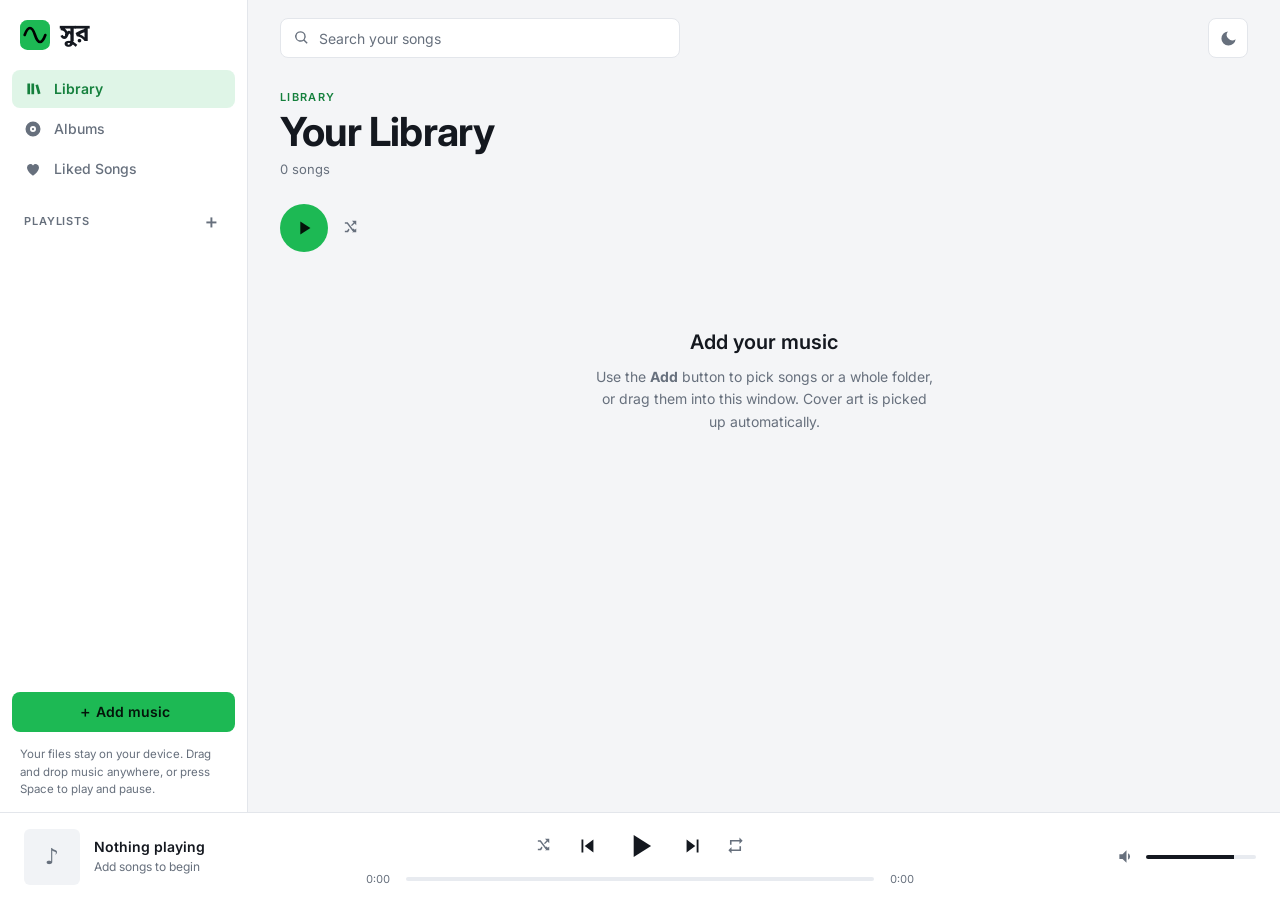
==== commit 9d2c94c9: "Updated Design" ====
--- a/index.html
+++ b/index.html
@@ -2,18 +2,18 @@
 <html lang="en">
 <head>
 <meta charset="utf-8">
-<meta name="color-scheme" content="dark">
-<meta name="theme-color" content="#000000">
+<meta name="color-scheme" content="dark light">
+<meta name="theme-color" content="#12151a">
 <meta name="viewport" content="width=device-width, initial-scale=1, viewport-fit=cover">
 <title>সুর</title>
 <script>try{var t=localStorage.getItem("sur.theme")||(matchMedia("(prefers-color-scheme:light)").matches?"light":"dark");document.documentElement.dataset.theme=t}catch(e){}</script>
-<link rel="preconnect" href="https://fonts.googleapis.com"><link href="https://fonts.googleapis.com/css2?family=Nunito:wght@500;600;700;800&family=Noto+Sans+Bengali:wght@500;700&display=swap" rel="stylesheet">
+<link rel="preconnect" href="https://fonts.googleapis.com"><link href="https://fonts.googleapis.com/css2?family=Inter:wght@400;500;600;700&family=Noto+Sans+Bengali:wght@500;700&display=swap" rel="stylesheet">
 <link rel="icon" type="image/svg+xml" href="data:image/svg+xml,%3Csvg xmlns='http://www.w3.org/2000/svg' viewBox='0 0 90 90'%3E%3Crect width='90' height='90' rx='22' fill='%231db954'/%3E%3Cpath d='M14 45C24 17 36 17 45 45S66 73 76 45' fill='none' stroke='black' stroke-width='11' stroke-linecap='round'/%3E%3C/svg%3E">
 <link rel="stylesheet" href="style.css">
 </head>
 <body>
 <div id="app">
- <aside id="side" class="panel">
+ <aside id="side">
   <div class="logo"><svg class="mark" viewBox="0 0 90 90" aria-hidden="true"><rect width="90" height="90" rx="22" fill="#1db954"/><path d="M14 45C24 17 36 17 45 45S66 73 76 45" fill="none" stroke="#000" stroke-width="8" stroke-linecap="round"/></svg><span class="lb">সুর</span></div>
   <button class="nav on" data-v="all"><svg viewBox="0 0 24 24"><path d="M4 4h4v16H4zm6 0h4v16h-4zm6 2.5 3.8-1 3.7 13.5-3.9 1z" transform="scale(.9) translate(1 1)"/></svg>Library</button>
   <button class="nav" data-v="albums"><svg viewBox="0 0 24 24"><path d="M12 2a10 10 0 1 0 0 20 10 10 0 0 0 0-20zm0 14a4 4 0 1 1 0-8 4 4 0 0 1 0 8zm0-5.500a1.500 1.500 0 1 0 0 3 1.500 1.500 0 0 0 0-3z"/></svg>Albums</button>
@@ -22,12 +22,12 @@
   <div class="plh"><span>Playlists</span><button id="newPl" title="New playlist">＋</button></div>
   <div id="pls"></div>
   <button class="add" id="addF">＋ Add music</button>
-  <div class="hint">Your files never leave your device. Songs stay in memory until you close or refresh this page. Pick a folder (or drop one) to import an album; cover art is read from the tags or from cover.jpg/folder.jpg. Playlists are remembered in this browser. Drag &amp; drop works anywhere, press Space to play/pause.</div>
+  <div class="hint">Your files stay on your device. Drag and drop music anywhere, or press Space to play and pause.</div>
   <input type="file" id="fi" accept="audio/*,.mp3,.m4a,.flac,.wav,.ogg,.opus,.aac" multiple hidden>
   <input type="file" id="fd" webkitdirectory multiple hidden>
  </aside>
 
- <main id="main" class="panel">
+ <main id="main">
   <div id="drop">Drop music to add it</div>
   <div id="top"><div class="logo mlogo"><svg class="mark" viewBox="0 0 90 90" aria-hidden="true"><rect width="90" height="90" rx="22" fill="#1db954"/><path d="M14 45C24 17 36 17 45 45S66 73 76 45" fill="none" stroke="#000" stroke-width="8" stroke-linecap="round"/></svg><span class="lb">সুর</span></div><div class="sw"><svg viewBox="0 0 24 24"><path d="M10.5 3a7.500 7.500 0 0 1 5.900 12.100l4.300 4.300-1.400 1.400-4.300-4.300A7.500 7.500 0 1 1 10.500 3zm0 2a5.500 5.500 0 1 0 0 11 5.500 5.500 0 0 0 0-11z"/></svg><input id="q" placeholder="Search your songs" type="search"></div><button id="theme" aria-label="Switch theme"></button><button id="addM" aria-label="Add songs">＋</button></div>
   <div id="hero"><div id="cover">♪</div><div><small>Playlist</small><h1 id="ttl">Your Library</h1><p id="sub">0 songs</p></div></div>
@@ -39,9 +39,9 @@
   <div id="list"></div>
  </main>
 
- <footer id="bar" class="panel">
+ <footer id="bar">
   <button id="npc" aria-label="Close player">⌄</button>
-  <div id="now"><div class="art" id="nart" style="background:color-mix(in srgb,currentColor 14%,transparent)">♪</div><div style="min-width:0"><b id="nt">Nothing playing</b><span id="na">Add songs to begin</span></div></div>
+  <div id="now"><div class="art" id="nart" >♪</div><div style="min-width:0"><b id="nt">Nothing playing</b><span id="na">Add songs to begin</span></div></div>
   <div id="ctrl">
    <div class="btns">
     <button class="ic" id="shuf" title="Shuffle"><svg viewBox="0 0 24 24"><path d="M14 4h6v6l-2.300-2.300-3.700 3.700-1.400-1.400 3.700-3.700zM4 6h4l9 12h3v2h-4L7 8H4zm0 12h3l2.300-3.100 1.300 1.700L8.500 20H4zM14 20l2.300-2.300-1.700-1.700 1.400-1.400L18 16.600 20 14.600V20z" transform="scale(.9)"/></svg></button>
--- a/style.css
+++ b/style.css
@@ -1,155 +1,185 @@
-:root{color-scheme:dark;--bg:#0f1014;--panel:#181920;--panel2:#21222b;--hover:#2b2d38;--text:#f2f1f7;--muted:#9a9aab;--line:#2b2d38;--accent:#1db954;--accent-ink:#3ddc78;--on-accent:#04140a;
+:root{color-scheme:dark;--bg:#0b0d10;--panel:#12151a;--panel2:#181c22;--hover:#20252d;--line:#232830;--text:#eceef2;--muted:#8b93a0;--accent:#1db954;--accent-ink:#34d36c;--on-accent:#04140a;--shadow:0 12px 32px #0008;
 box-sizing:border-box;padding-top:env(safe-area-inset-top,0px);padding-bottom:env(safe-area-inset-bottom,0px)}
-:root[data-theme="light"]{color-scheme:light;--bg:#e6e5f0;--panel:#ffffff;--panel2:#f2f1f9;--hover:#e4e2f0;--text:#1c1a2b;--muted:#75728a;--line:#e4e2f0;--accent:#1db954;--accent-ink:#138a3b}
+:root[data-theme="light"]{color-scheme:light;--bg:#f4f5f7;--panel:#ffffff;--panel2:#f1f3f6;--hover:#e8ebf0;--line:#e3e6eb;--text:#14181f;--muted:#67707d;--accent-ink:#15803d;--shadow:0 12px 32px #1a22301f}
 html{scroll-padding-top:env(safe-area-inset-top,0px)}
 *{box-sizing:border-box}
 html,body{height:100%;margin:0;-webkit-tap-highlight-color:transparent}
 @supports(height:100dvh){html,body{height:100dvh}}
-body{background:var(--bg);color:var(--text);font-family:Nunito,ui-rounded,"SF Pro Rounded",system-ui,-apple-system,"Segoe UI",Roboto,sans-serif;overflow:hidden}
+body{background:var(--bg);color:var(--text);font-family:Inter,system-ui,-apple-system,"Segoe UI",Roboto,"Noto Sans Bengali",sans-serif;font-size:14px;line-height:1.4;overflow:hidden;-webkit-font-smoothing:antialiased}
 button{font:inherit;color:inherit;background:none;border:0;cursor:pointer;padding:0;touch-action:manipulation}
+button:focus-visible,input:focus-visible{outline:2px solid var(--accent);outline-offset:2px}
 svg{width:1em;height:1em;fill:currentColor;display:block}
-.art{display:grid;place-items:center;color:#fff9;flex:none;background-size:cover}
+.art{display:grid;place-items:center;color:var(--muted);flex:none;background-size:cover}
 
-#app{height:100%;display:grid;grid-template-columns:minmax(320px,400px) 1fr;grid-template-rows:auto minmax(0,1fr);gap:14px;padding:14px}
+#app{height:100%;display:grid;grid-template-columns:248px minmax(0,1fr);grid-template-rows:minmax(0,1fr) 88px}
 
-/* top strip */
-#side{grid-column:2;grid-row:1;display:flex;align-items:center;flex-wrap:wrap;gap:6px;padding:8px 8px 8px 18px;background:var(--panel);border-radius:32px}
-.logo{display:flex;align-items:center;gap:8px;margin-right:12px}
-.logo .mark{width:34px;height:34px;flex:none}
-.lb{color:var(--text);font-size:27px;font-weight:700;line-height:1;font-family:"Noto Sans Bengali","Hind Siliguri","Kohinoor Bangla",system-ui,sans-serif}
-.nav{display:flex;align-items:center;gap:8px;padding:9px 16px;border-radius:999px;color:var(--muted);font-weight:700;font-size:14px;transition:background .25s,color .25s}
-.nav svg{font-size:18px}.nav:hover{color:var(--text)}.nav.on{background:var(--accent);color:var(--on-accent)}
-.plh,#pls,.hint{display:none}
-.add{padding:9px 18px;border-radius:999px;background:var(--accent);color:var(--on-accent);font-weight:800;font-size:14px}
-#addF{margin-left:auto}
-.add.alt{background:var(--panel2);color:var(--text)}
-.add:hover{filter:brightness(1.1)}
+/* sidebar */
+#side{grid-column:1;grid-row:1;display:flex;flex-direction:column;gap:2px;padding:20px 12px 14px;background:var(--panel);border-right:1px solid var(--line);min-height:0}
+.logo{display:flex;align-items:center;gap:10px;padding:0 8px 18px}
+.logo .mark{width:30px;height:30px;flex:none}
+.lb{font-size:24px;font-weight:700;line-height:1;font-family:"Noto Sans Bengali",Inter,sans-serif}
+.nav{display:flex;align-items:center;gap:12px;height:38px;padding:0 12px;border-radius:8px;color:var(--muted);font-weight:500;width:100%;text-align:left;transition:background .15s,color .15s}
+.nav svg{font-size:18px;flex:none}
+.nav:hover{background:var(--panel2);color:var(--text)}
+.nav.on{background:color-mix(in srgb,var(--accent) 14%,transparent);color:var(--accent-ink);font-weight:600}
+.nav.mob{display:none}
+.plh{display:flex;align-items:center;justify-content:space-between;margin:20px 12px 6px;color:var(--muted);font-size:11px;font-weight:600;text-transform:uppercase;letter-spacing:.08em}
+.plh button{width:24px;height:24px;border-radius:6px;font-size:18px;line-height:1;color:var(--muted);display:grid;place-items:center}
+.plh button:hover{background:var(--panel2);color:var(--text)}
+#pls{display:flex;flex-direction:column;gap:2px;overflow:auto;min-height:0;flex:1 1 auto}
+.pi{width:18px;text-align:center;font-size:15px;flex:none}
+.pn{white-space:nowrap;overflow:hidden;text-overflow:ellipsis}
+.add{margin-top:10px;height:40px;border-radius:8px;background:var(--accent);color:var(--on-accent);font-weight:600;text-align:center;transition:filter .15s}
+.add:hover{filter:brightness(1.08)}
+.hint{margin:12px 8px 0;color:var(--muted);font-size:11.5px;line-height:1.5}
 
-/* library */
-#main{grid-column:2;grid-row:2;display:flex;flex-direction:column;min-height:0;background:var(--panel);border-radius:36px;overflow:hidden;position:relative}
-#top{display:flex;align-items:center;gap:10px;padding:18px 22px 6px}
-.sw{position:relative;flex:1;max-width:360px}
-.sw svg{position:absolute;left:16px;top:12px;font-size:18px;color:var(--muted)}
-#q{width:100%;background:var(--panel2);border:2px solid transparent;color:var(--text);padding:10px 16px 10px 44px;border-radius:999px;font:inherit;outline:none;transition:border-color .2s}
+/* main */
+#main{grid-column:2;grid-row:1;display:flex;flex-direction:column;min-height:0;position:relative;overflow:hidden}
+#top{display:flex;align-items:center;gap:10px;padding:18px 32px 0}
+.mlogo{display:none}
+.sw{position:relative;flex:1;max-width:400px}
+.sw svg{position:absolute;left:13px;top:11px;font-size:17px;color:var(--muted)}
+#q{width:100%;height:40px;background:var(--panel);border:1px solid var(--line);color:var(--text);padding:0 14px 0 38px;border-radius:8px;font:inherit;outline:none;transition:border-color .15s}
+#q::placeholder{color:var(--muted)}
 #q:focus{border-color:var(--accent)}
-.mlogo{display:none}
-#addM{display:none;width:44px;height:44px;border-radius:50%;background:var(--accent);color:var(--on-accent);font-size:24px;place-items:center;flex:none}
-#hero{display:flex;align-items:center;gap:20px;padding:14px 22px 4px}
-#cover{width:112px;aspect-ratio:1;border-radius:10px;flex:none;display:grid;place-items:center;font-size:40px;color:var(--muted);background:var(--panel2) center/cover}
-#hero small{font-weight:800;font-size:12px;text-transform:uppercase;letter-spacing:.1em;color:var(--accent-ink)}
-#hero h1{font-size:clamp(26px,4vw,42px);margin:2px 0 4px;line-height:1.1;font-weight:800;overflow-wrap:anywhere}
-#hero p{margin:0;color:var(--muted);font-size:14px}
-#actions{display:flex;align-items:center;gap:12px;padding:4px 22px 10px;flex-wrap:wrap}
-#big{width:52px;height:52px;border-radius:50%;background:var(--accent);color:var(--on-accent);display:grid;place-items:center;font-size:24px;transition:transform .2s}
-#big:hover{transform:scale(1.07)}
-.pill{border:2px solid var(--hover);border-radius:99px;padding:6px 16px;font-size:13px;font-weight:700}.pill:hover{border-color:var(--muted)}
-#list{flex:1;overflow:auto;padding:0 12px 16px}
+#theme{width:40px;height:40px;border-radius:8px;border:1px solid var(--line);background:var(--panel);color:var(--muted);display:grid;place-items:center;font-size:19px;flex:none;margin-left:auto;transition:color .15s,border-color .15s}
+#theme:hover{color:var(--text);border-color:var(--muted)}
+#addM{display:none;width:40px;height:40px;border-radius:8px;background:var(--accent);color:var(--on-accent);font-size:22px;place-items:center;flex:none}
+#hero{display:flex;align-items:flex-end;gap:24px;padding:28px 32px 6px}
+#cover{width:152px;aspect-ratio:1;border-radius:8px;flex:none;display:grid;place-items:center;font-size:44px;color:var(--muted);background:var(--panel2) center/cover;box-shadow:var(--shadow)}
+#hero small{font-weight:600;font-size:11px;text-transform:uppercase;letter-spacing:.12em;color:var(--accent-ink)}
+#hero h1{font-size:clamp(26px,3.4vw,40px);margin:4px 0 6px;line-height:1.1;font-weight:700;letter-spacing:-.02em;overflow-wrap:anywhere}
+#hero p{margin:0;color:var(--muted);font-size:13px}
+#actions{display:flex;align-items:center;gap:14px;padding:20px 32px 14px;flex-wrap:wrap}
+#big{width:48px;height:48px;border-radius:50%;background:var(--accent);color:var(--on-accent);display:grid;place-items:center;font-size:22px;transition:transform .15s,filter .15s}
+#big:hover{transform:scale(1.05);filter:brightness(1.08)}
+#actions .ic{color:var(--muted)}#actions .ic:hover{color:var(--text)}#actions .ic.on{color:var(--accent-ink)}
+.pill{border:1px solid var(--line);border-radius:8px;padding:7px 14px;font-size:13px;font-weight:500;color:var(--text);transition:border-color .15s,background .15s}
+.pill:hover{border-color:var(--muted);background:var(--panel)}
+#list{flex:1;overflow:auto;padding:0 20px 24px}
 
-.row{display:grid;grid-template-columns:44px 1fr 36px 36px 64px;align-items:center;gap:12px;padding:8px 12px;border-radius:20px;color:var(--muted);font-size:14px;cursor:pointer;user-select:none;transition:background .2s}
-.row.head{position:sticky;top:0;background:var(--panel);border-bottom:2px solid var(--panel2);border-radius:0;cursor:default;font-size:12px;text-transform:uppercase;letter-spacing:.08em;z-index:1}
-.row:not(.head):hover{background:var(--panel2)}
+.row{display:grid;grid-template-columns:44px 1fr 36px 36px 64px;align-items:center;gap:12px;padding:0 12px;border-radius:8px;color:var(--muted);font-size:13px;cursor:pointer;user-select:none;transition:background .15s}
+.row.head{position:sticky;top:0;height:40px;background:var(--bg);border-bottom:1px solid var(--line);border-radius:0;cursor:default;font-size:11px;font-weight:600;text-transform:uppercase;letter-spacing:.08em;z-index:1}
+.row:not(.head):hover{background:var(--panel)}
 .row .n{text-align:center;font-variant-numeric:tabular-nums}
 .row .t{display:flex;align-items:center;gap:12px;min-width:0}
 .row .t div{min-width:0}
-.row .t b{display:block;color:var(--text);font-weight:700;white-space:nowrap;overflow:hidden;text-overflow:ellipsis}
+.row .t b{display:block;color:var(--text);font-weight:500;font-size:14px;white-space:nowrap;overflow:hidden;text-overflow:ellipsis}
 .row .t span{font-size:12px;white-space:nowrap;overflow:hidden;text-overflow:ellipsis;display:block}
-.row .t .art{width:44px;height:44px;border-radius:8px;font-size:16px;display:grid}
-.row.cur{background:color-mix(in srgb,var(--accent) 16%,transparent)}.row.cur .t b,.row.cur .n{color:var(--accent-ink)}
+.row .t .art{width:42px;height:42px;border-radius:6px;font-size:15px;display:grid}
+.row.cur{background:color-mix(in srgb,var(--accent) 11%,transparent)}
+.row.cur .t b,.row.cur .n{color:var(--accent-ink)}
 .row .d{text-align:right;font-variant-numeric:tabular-nums}
-.heart,.addpl{font-size:20px;line-height:1;color:var(--muted);opacity:0;transition:opacity .2s,color .2s}
-.heart svg{margin:auto}.row:hover .heart,.row:hover .addpl,.heart.on{opacity:1}.heart.on{color:var(--accent-ink)}.addpl:hover{color:var(--text)}
+.heart,.addpl{font-size:19px;line-height:1;color:var(--muted);opacity:0;transition:opacity .15s,color .15s;display:grid;place-items:center;height:32px}
+.row:hover .heart,.row:hover .addpl,.heart.on{opacity:1}
+.heart.on{color:var(--accent-ink)}.addpl:hover,.heart:hover{color:var(--text)}.heart.on:hover{color:var(--accent-ink)}
 @media (hover:none){.addpl,.heart{opacity:1}}
 .bars{display:none;gap:2px;height:14px;align-items:flex-end;justify-content:center}
 .bars i{width:3px;background:var(--accent);border-radius:2px;animation:b .8s infinite ease-in-out}
 .bars i:nth-child(2){animation-delay:.2s}.bars i:nth-child(3){animation-delay:.4s}
 .row.cur.playing .bars{display:flex}.row.cur.playing .num{display:none}
+#vrows .row{height:60px}
 
-.grid{display:grid;grid-template-columns:repeat(auto-fill,minmax(150px,1fr));gap:14px;padding:8px 12px}
-.card{padding:12px;border-radius:28px;background:var(--panel2);cursor:pointer;min-width:0;transition:background .2s;animation:rise .4s ease both}
-.card:hover{background:var(--hover)}
-.card .art{width:100%;aspect-ratio:1;font-size:40px;border-radius:12px;margin-bottom:10px}
+.grid{display:grid;grid-template-columns:repeat(auto-fill,minmax(168px,1fr));gap:18px;padding:8px 12px}
+.card{padding:12px;border-radius:10px;background:var(--panel);border:1px solid var(--line);cursor:pointer;min-width:0;transition:border-color .15s,transform .2s;animation:rise .3s ease both}
+.card:hover{border-color:var(--muted);transform:translateY(-2px)}
+.card .art{width:100%;aspect-ratio:1;font-size:40px;border-radius:6px;margin-bottom:12px}
 .card b,.card span{display:block;white-space:nowrap;overflow:hidden;text-overflow:ellipsis}
-.card b{font-size:14px;font-weight:800}.card span{font-size:12px;color:var(--muted);margin-top:2px}
-#empty{margin:40px auto;text-align:center;color:var(--muted);max-width:360px;line-height:1.6;padding:0 20px}
-#empty h2{color:var(--text);margin:0 0 8px}
-#drop{position:absolute;inset:0;background:color-mix(in srgb,var(--accent) 14%,transparent);border:3px dashed var(--accent);border-radius:36px;display:none;place-items:center;font-size:22px;font-weight:800;z-index:5;pointer-events:none}
+.card b{font-size:14px;font-weight:600}.card span{font-size:12px;color:var(--muted);margin-top:2px}
+#empty{margin:60px auto;text-align:center;color:var(--muted);max-width:380px;line-height:1.6;padding:0 20px}
+#empty h2{color:var(--text);margin:0 0 8px;font-size:20px;font-weight:600}
+#drop{position:absolute;inset:12px;background:color-mix(in srgb,var(--accent) 10%,var(--bg));border:2px dashed var(--accent);border-radius:12px;display:none;place-items:center;font-size:18px;font-weight:600;z-index:5;pointer-events:none}
 #drop.on{display:grid}
 
-/* player stage */
-#bar{grid-column:1;grid-row:1/3;position:relative;display:flex;flex-direction:column;align-items:center;justify-content:center;gap:26px;padding:34px 28px;border-radius:36px;--st:#fff;--st2:#ffffffb8;--st3:#ffffff33;background:color-mix(in srgb,var(--hue,#2a2550) 70%,#14131c);transition:background .8s;overflow:hidden;color:var(--st)}
+/* player bar */
+#bar{grid-column:1/3;grid-row:2;display:grid;grid-template-columns:minmax(0,1fr) minmax(360px,2fr) minmax(0,1fr);align-items:center;gap:24px;padding:0 24px;background:var(--panel);border-top:1px solid var(--line)}
 #npc{display:none}
-#now{display:flex;flex-direction:column;align-items:center;gap:20px;text-align:center;width:100%;min-width:0}
-#nart{width:min(100%,320px,40vh);height:auto;aspect-ratio:1;border-radius:12px;font-size:72px}
-#now b{display:block;font-size:24px;font-weight:800;line-height:1.2;overflow-wrap:anywhere}
-#now span{font-size:14px;color:var(--st2);display:block;margin-top:4px}
-#ctrl{width:100%;display:flex;flex-direction:column;align-items:center;gap:18px}
-.seek{order:-1;width:100%;display:flex;align-items:center;gap:10px;font-size:12px;font-weight:700;color:var(--st2);font-variant-numeric:tabular-nums}
-.seek span{width:40px;text-align:center}
-.btns{display:flex;align-items:center;justify-content:space-between;width:100%;max-width:340px}
-.ic{font-size:22px;color:var(--st2);transition:color .2s,transform .2s;position:relative}
-.ic:hover{color:var(--st)}.ic.on{color:var(--accent-ink)}
-.rep1::after{content:"1";position:absolute;font-size:8px;font-weight:800;margin:-2px 0 0 -6px;color:var(--accent)}
-#play{width:64px;height:64px;color:var(--st);display:grid;place-items:center;font-size:58px;transition:transform .2s}
-#prev,#next{font-size:32px;color:var(--st)}
-#play:hover{transform:scale(1.06)}
-#vol{display:flex;align-items:center;gap:10px;width:100%;max-width:240px}
-#vol input{flex:1}
-
-input[type=range]{-webkit-appearance:none;appearance:none;height:6px;border-radius:99px;background:linear-gradient(to right,var(--st) var(--p,0%),var(--st3) var(--p,0%));outline:none;cursor:pointer;margin:0;min-width:0}
-input[type=range]::-webkit-slider-thumb{-webkit-appearance:none;width:0;height:0}
-input[type=range]::-moz-range-thumb{width:0;height:0;border:0}
-#seek::-webkit-slider-thumb,#vr::-webkit-slider-thumb{width:14px;height:14px;border-radius:50%;background:var(--st)}
-#seek::-moz-range-thumb,#vr::-moz-range-thumb{width:14px;height:14px;border-radius:50%;background:var(--st);border:0}
-#seek{flex:1}
+#now{display:flex;align-items:center;gap:14px;min-width:0}
+#nart{width:56px;height:56px;border-radius:6px;font-size:22px;background:var(--panel2)}
+#now>div{min-width:0}
+#now b{display:block;font-size:14px;font-weight:600;white-space:nowrap;overflow:hidden;text-overflow:ellipsis}
+#now span{display:block;font-size:12px;color:var(--muted);white-space:nowrap;overflow:hidden;text-overflow:ellipsis;margin-top:2px}
+#ctrl{display:flex;flex-direction:column;align-items:center;gap:6px;min-width:0}
+.btns{display:flex;align-items:center;gap:22px}
+.ic{font-size:19px;color:var(--muted);position:relative;transition:color .15s}
+.ic:hover{color:var(--text)}.ic.on{color:var(--accent-ink)}
+.rep1::after{content:"1";position:absolute;font-size:8px;font-weight:700;margin:-2px 0 0 -6px;color:var(--accent-ink)}
+#prev,#next{font-size:22px;color:var(--text)}
+#play{width:40px;height:40px;color:var(--text);display:grid;place-items:center;font-size:38px;transition:transform .15s}
+#play:hover{transform:scale(1.07)}
+.seek{display:flex;align-items:center;gap:10px;width:100%;max-width:560px;font-size:11px;color:var(--muted);font-variant-numeric:tabular-nums}
+.seek span{width:36px;text-align:center}
+#vol{display:flex;align-items:center;gap:10px;justify-content:flex-end}
+#vol input{width:110px;flex:none}
+input[type=range]{-webkit-appearance:none;appearance:none;flex:1;height:4px;border-radius:99px;background:linear-gradient(to right,var(--text) var(--p,0%),var(--hover) var(--p,0%));outline:none;cursor:pointer;margin:0;min-width:0}
+input[type=range]::-webkit-slider-thumb{-webkit-appearance:none;width:12px;height:12px;border-radius:50%;background:var(--text);opacity:0;transition:opacity .15s}
+input[type=range]::-moz-range-thumb{width:12px;height:12px;border:0;border-radius:50%;background:var(--text)}
+input[type=range]:hover::-webkit-slider-thumb{opacity:1}
 
 /* popups */
-#menu{position:fixed;display:none;z-index:30;background:var(--panel2);border:2px solid var(--hover);border-radius:20px;padding:6px;min-width:190px;max-width:260px;max-height:50vh;overflow:auto}
-#menu button{display:block;width:100%;text-align:left;padding:9px 12px;border-radius:12px;font-size:14px;font-weight:600;white-space:nowrap;overflow:hidden;text-overflow:ellipsis}
-#menu button:hover{background:var(--hover)}#menu .new{margin-top:4px;color:var(--accent-ink);font-weight:800}
-#dlg{position:fixed;inset:0;background:#000a;display:none;place-items:center;z-index:40}#dlg.on{display:grid}
-#dlg .box{background:var(--panel2);padding:26px;border-radius:30px;width:min(360px,90vw)}
-#dlg h3{margin:0 0 14px}
-#di{width:100%;padding:11px 16px;border-radius:999px;border:2px solid var(--hover);background:var(--panel);color:var(--text);font:inherit;outline:none}#di:focus{border-color:var(--accent)}
-.bt{display:flex;justify-content:flex-end;gap:10px;margin-top:18px}.bt button{padding:9px 20px;border-radius:99px;font-weight:800}#dok{background:var(--accent);color:var(--on-accent)}
-#toast{position:fixed;left:50%;bottom:40px;transform:translateX(-50%);background:var(--text);color:var(--bg);padding:10px 18px;border-radius:99px;font-weight:800;font-size:14px;opacity:0;pointer-events:none;transition:opacity .2s;z-index:50;max-width:90vw}#toast.on{opacity:1}
+#menu{position:fixed;display:none;z-index:30;background:var(--panel);border:1px solid var(--line);border-radius:10px;padding:4px;min-width:200px;max-width:280px;max-height:50vh;overflow:auto;box-shadow:var(--shadow)}
+#menu button{display:block;width:100%;text-align:left;padding:9px 12px;border-radius:6px;font-size:13.5px;white-space:nowrap;overflow:hidden;text-overflow:ellipsis}
+#menu button:hover{background:var(--panel2)}
+#menu .new{margin-top:4px;border-top:1px solid var(--line);border-radius:0 0 6px 6px;color:var(--accent-ink);font-weight:600}
+#dlg{position:fixed;inset:0;background:#0009;display:none;place-items:center;z-index:40}#dlg.on{display:grid}
+#dlg .box{background:var(--panel);border:1px solid var(--line);padding:24px;border-radius:12px;width:min(380px,90vw);box-shadow:var(--shadow)}
+#dlg h3{margin:0 0 16px;font-size:17px;font-weight:600}
+#di{width:100%;height:40px;padding:0 12px;border-radius:8px;border:1px solid var(--line);background:var(--bg);color:var(--text);font:inherit;outline:none}
+#di:focus{border-color:var(--accent)}
+.bt{display:flex;justify-content:flex-end;gap:8px;margin-top:20px}
+.bt button{height:36px;padding:0 18px;border-radius:8px;font-weight:600;border:1px solid var(--line)}
+.bt button:hover{background:var(--panel2)}
+#dok{background:var(--accent);color:var(--on-accent);border-color:var(--accent)}#dok:hover{background:var(--accent);filter:brightness(1.08)}
+#toast{position:fixed;left:50%;bottom:108px;transform:translateX(-50%);background:var(--text);color:var(--bg);padding:10px 16px;border-radius:8px;font-weight:500;font-size:13px;opacity:0;pointer-events:none;transition:opacity .2s;z-index:50;max-width:90vw}#toast.on{opacity:1}
 
 @keyframes b{0%,100%{height:3px}50%{height:14px}}
-@keyframes rise{from{opacity:0;transform:translateY(10px)}}
+@keyframes rise{from{opacity:0;transform:translateY(8px)}}
+
+@media (max-width:1100px){#bar{grid-template-columns:minmax(0,1fr) minmax(300px,1.6fr) 120px}#vol input{width:70px}}
 
 /* phone */
 @media (max-width:820px){
-#app{grid-template-columns:1fr;grid-template-rows:minmax(0,1fr) auto auto;gap:8px;padding:8px}
-#main{grid-column:1;grid-row:1;border-radius:28px}
+#app{grid-template-columns:1fr;grid-template-rows:minmax(0,1fr) auto auto}
+#main{grid-column:1;grid-row:1}
 #bar{grid-column:1;grid-row:2}
-#side{grid-column:1;grid-row:3;flex-wrap:nowrap;justify-content:space-around;padding:4px;gap:2px;border-radius:28px}
-#side .logo,.add{display:none}
-.mlogo{display:flex;order:0;margin:0}
-.nav{flex-direction:column;gap:2px;padding:8px 2px;font-size:11px;flex:1;justify-content:center;border-radius:20px}
-.nav svg{font-size:22px}
-#top{padding:14px 14px 4px;flex-wrap:wrap;row-gap:10px}.sw{order:3;flex:1 1 100%;max-width:none}#theme{order:1}#addM{order:2;display:grid}
-#hero{padding:8px 14px 4px;gap:14px}#cover{width:88px;font-size:30px}
-#actions{padding:4px 14px 8px}
+#side{grid-column:1;grid-row:3;flex-direction:row;padding:4px 6px;gap:2px;border-right:0;border-top:1px solid var(--line);justify-content:space-around}
+#side .logo,.hint,.plh,#pls,.add{display:none}
+.nav,.nav.mob{display:flex;flex-direction:column;gap:2px;height:auto;padding:8px 2px;font-size:11px;flex:1;width:auto;align-items:center;justify-content:center;text-align:center;border-radius:8px}
+.nav svg{font-size:21px}
+.nav.on{background:none}
+#top{padding:12px 16px 0;flex-wrap:wrap;row-gap:10px}
+.mlogo{display:flex;padding:0}
+.mlogo .mark{width:28px;height:28px}
+.sw{order:3;flex:1 1 100%;max-width:none}
+#theme{order:1}#addM{order:2;display:grid}
+#hero{padding:18px 16px 0;gap:16px}
+#cover{width:104px;font-size:32px}
+#hero h1{font-size:26px}
+#actions{padding:14px 16px 10px}
 #list{padding:0 6px 12px}.row.head{display:none}
-.row{grid-template-columns:30px 1fr 36px 36px 44px;gap:6px;padding:8px;min-height:58px}
-.addpl,.heart{opacity:1;padding:6px}
-.grid{grid-template-columns:repeat(2,1fr);gap:10px}
+.row{grid-template-columns:30px 1fr 36px 36px 44px;gap:6px;padding:0 8px;min-height:58px}
+.addpl,.heart{opacity:1}
+.grid{grid-template-columns:repeat(2,1fr);gap:12px;padding:6px 10px}
 #toast{bottom:150px}
-#bar:not(.full){flex-direction:row;height:68px;padding:0 14px;gap:10px;border-radius:30px;justify-content:space-between}
-#bar:not(.full) #now{flex-direction:row;text-align:left;gap:12px;flex:1;cursor:pointer}
-#bar:not(.full) #nart{width:48px;height:48px;font-size:20px;border-radius:8px}
-#bar:not(.full) #now b{font-size:15px;white-space:nowrap;overflow:hidden;text-overflow:ellipsis}
-#bar:not(.full) #na{white-space:nowrap;overflow:hidden;text-overflow:ellipsis}
+#bar:not(.full){display:flex;height:64px;padding:0 14px;gap:10px;justify-content:space-between}
+#bar:not(.full) #now{flex:1;cursor:pointer}
+#bar:not(.full) #nart{width:44px;height:44px}
 #bar:not(.full) #ctrl{width:auto}
 #bar:not(.full) .seek,#bar:not(.full) .btns .ic,#bar:not(.full) #vol{display:none}
-#bar:not(.full) #play{width:44px;height:44px;font-size:36px}
-#bar.full{position:fixed;inset:0;z-index:25;border-radius:0;padding:calc(env(safe-area-inset-top,0px) + 56px) 24px calc(env(safe-area-inset-bottom,0px) + 24px)}
-#bar.full #nart{width:min(78vw,42vh,340px)}
-#bar.full #vol{max-width:340px}
-#bar.full #npc{display:block;position:absolute;top:calc(env(safe-area-inset-top,0px) + 12px);left:14px;font-size:30px;padding:6px 10px;color:var(--st)}
+#bar:not(.full) #play{width:40px;height:40px;font-size:34px}
+#bar.full{position:fixed;inset:0;z-index:25;display:flex;flex-direction:column;justify-content:center;align-items:center;gap:24px;border:0;padding:calc(env(safe-area-inset-top,0px) + 56px) 24px calc(env(safe-area-inset-bottom,0px) + 24px);background:color-mix(in srgb,var(--hue,#2a2550) 22%,var(--panel))}
+#bar.full #npc{display:block;position:absolute;top:calc(env(safe-area-inset-top,0px) + 12px);left:14px;font-size:30px;padding:6px 10px}
+#bar.full #now{flex-direction:column;text-align:center;width:100%;gap:20px}
+#bar.full #nart{width:min(80vw,42vh,340px);height:auto;aspect-ratio:1;border-radius:10px;font-size:72px;box-shadow:var(--shadow)}
+#bar.full #now b{font-size:21px}#bar.full #now span{font-size:14px}
+#bar.full #ctrl{width:100%;gap:22px}
+#bar.full .seek{order:-1;max-width:420px;font-size:12px}
+#bar.full .btns{width:100%;max-width:360px;justify-content:space-between}
+#bar.full #play{width:64px;height:64px;font-size:60px}
+#bar.full .ic{font-size:24px}#bar.full #prev,#bar.full #next{font-size:30px}
+#bar.full #vol{display:flex;width:100%;max-width:340px;justify-content:flex-start}
+#bar.full #vol input{flex:1;width:auto}
+#bar.full input[type=range]{height:5px}
+#bar.full input[type=range]::-webkit-slider-thumb{opacity:1;width:14px;height:14px}
 }
 @media (prefers-reduced-motion:reduce){*,*::before,*::after{animation:none!important;transition:none!important}}
-
-#theme{width:44px;height:44px;border-radius:50%;background:var(--panel2);color:var(--text);display:grid;place-items:center;font-size:21px;flex:none;margin-left:auto;transition:background .2s}
-#theme:hover{background:var(--hover)}
-#actions .ic{color:var(--muted)}#actions .ic:hover{color:var(--text)}#actions .ic.on{color:var(--accent-ink)}
-:root[data-theme="light"] #bar{--st:var(--text);--st2:var(--muted);--st3:#0000002a;background:color-mix(in srgb,var(--hue,#2a2550) 20%,#ffffff)}
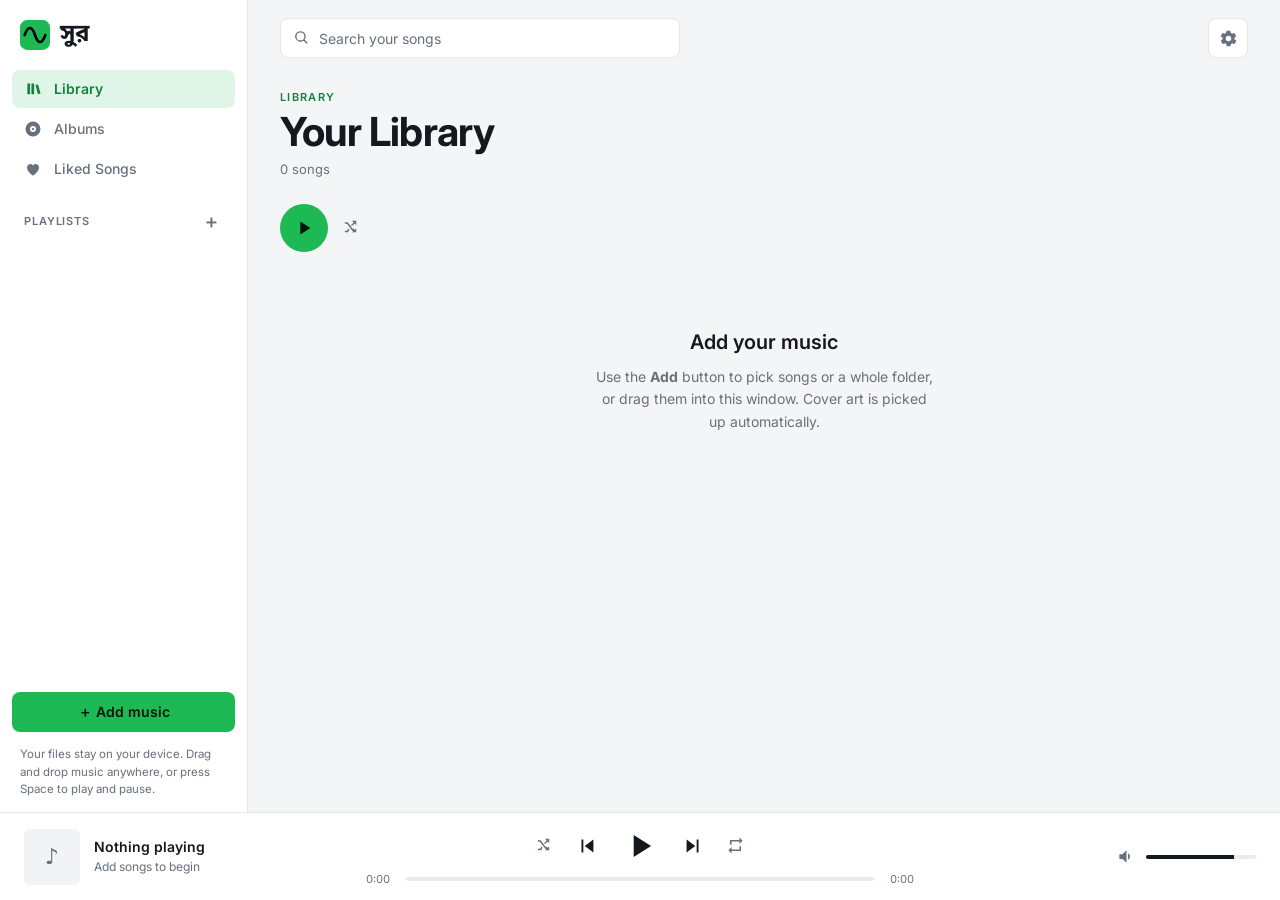
==== commit 6ce27545: "Auto Theme, Equalizer and Remember folder option added (Chromium ony)" ====
--- a/index.html
+++ b/index.html
@@ -6,7 +6,7 @@
 <meta name="theme-color" content="#12151a">
 <meta name="viewport" content="width=device-width, initial-scale=1, viewport-fit=cover">
 <title>সুর</title>
-<script>try{var t=localStorage.getItem("sur.theme")||(matchMedia("(prefers-color-scheme:light)").matches?"light":"dark");document.documentElement.dataset.theme=t}catch(e){}</script>
+<script>try{var m=localStorage.getItem("sur.theme");if(m!=="light"&&m!=="dark")m="auto";document.documentElement.dataset.theme=m==="auto"?(matchMedia("(prefers-color-scheme:light)").matches?"light":"dark"):m}catch(e){}</script>
 <link rel="preconnect" href="https://fonts.googleapis.com"><link href="https://fonts.googleapis.com/css2?family=Inter:wght@400;500;600;700&family=Noto+Sans+Bengali:wght@500;700&display=swap" rel="stylesheet">
 <link rel="icon" type="image/svg+xml" href="data:image/svg+xml,%3Csvg xmlns='http://www.w3.org/2000/svg' viewBox='0 0 90 90'%3E%3Crect width='90' height='90' rx='22' fill='%231db954'/%3E%3Cpath d='M14 45C24 17 36 17 45 45S66 73 76 45' fill='none' stroke='black' stroke-width='11' stroke-linecap='round'/%3E%3C/svg%3E">
 <link rel="stylesheet" href="style.css">
@@ -29,7 +29,7 @@
 
  <main id="main">
   <div id="drop">Drop music to add it</div>
-  <div id="top"><div class="logo mlogo"><svg class="mark" viewBox="0 0 90 90" aria-hidden="true"><rect width="90" height="90" rx="22" fill="#1db954"/><path d="M14 45C24 17 36 17 45 45S66 73 76 45" fill="none" stroke="#000" stroke-width="8" stroke-linecap="round"/></svg><span class="lb">সুর</span></div><div class="sw"><svg viewBox="0 0 24 24"><path d="M10.5 3a7.500 7.500 0 0 1 5.900 12.100l4.300 4.300-1.400 1.400-4.300-4.300A7.500 7.500 0 1 1 10.500 3zm0 2a5.500 5.500 0 1 0 0 11 5.500 5.500 0 0 0 0-11z"/></svg><input id="q" placeholder="Search your songs" type="search"></div><button id="theme" aria-label="Switch theme"></button><button id="addM" aria-label="Add songs">＋</button></div>
+  <div id="top"><div class="logo mlogo"><svg class="mark" viewBox="0 0 90 90" aria-hidden="true"><rect width="90" height="90" rx="22" fill="#1db954"/><path d="M14 45C24 17 36 17 45 45S66 73 76 45" fill="none" stroke="#000" stroke-width="8" stroke-linecap="round"/></svg><span class="lb">সুর</span></div><div class="sw"><svg viewBox="0 0 24 24"><path d="M10.5 3a7.500 7.500 0 0 1 5.900 12.100l4.300 4.300-1.400 1.400-4.300-4.300A7.500 7.500 0 1 1 10.500 3zm0 2a5.500 5.500 0 1 0 0 11 5.500 5.500 0 0 0 0-11z"/></svg><input id="q" placeholder="Search your songs" type="search"></div><button id="setBtn" aria-label="Settings" title="Settings"><svg viewBox="0 0 24 24"><path d="M19.4 13a7.800 7.800 0 0 0 0-2l2.100-1.600a.5.5 0 0 0 .1-.6l-2-3.500a.5.5 0 0 0-.6-.2l-2.500 1a7.400 7.400 0 0 0-1.700-1l-.4-2.600a.5.500 0 0 0-.5-.4h-4a.5.5 0 0 0-.5.4l-.4 2.600c-.6.300-1.200.600-1.700 1l-2.500-1a.5.5 0 0 0-.6.200l-2 3.500a.5.5 0 0 0 .1.600L4.600 11a7.800 7.800 0 0 0 0 2l-2.100 1.600a.5.5 0 0 0-.1.600l2 3.500c.1.200.4.300.6.200l2.500-1c.5.400 1.100.700 1.700 1l.4 2.600c0 .2.200.4.500.4h4c.3 0 .5-.2.5-.4l.4-2.600c.6-.3 1.200-.6 1.700-1l2.500 1c.2.100.5 0 .6-.2l2-3.500a.5.5 0 0 0-.1-.6zM12 15.500a3.500 3.500 0 1 1 0-7 3.500 3.500 0 0 1 0 7z"/></svg></button><button id="addM" aria-label="Add songs">＋</button></div>
   <div id="hero"><div id="cover">♪</div><div><small>Playlist</small><h1 id="ttl">Your Library</h1><p id="sub">0 songs</p></div></div>
   <div id="actions">
    <button id="big" aria-label="Play"><svg viewBox="0 0 24 24"><path d="M8 5v14l11-7z"/></svg></button>
@@ -56,6 +56,20 @@
  </footer>
 </div>
 
+<div id="set" role="dialog" aria-modal="true" aria-labelledby="sett"><div class="sbox">
+ <div class="shead"><h3 id="sett">Settings</h3><button id="setx" aria-label="Close">✕</button></div>
+ <section>
+  <h4>Appearance</h4>
+  <div class="seg" id="seg" role="group" aria-label="Theme"><button data-m="auto">Auto</button><button data-m="light">Light</button><button data-m="dark">Dark</button></div>
+  <p class="sn">Auto follows your device's light or dark setting.</p>
+ </section>
+ <section>
+  <div class="eqh"><h4>Equalizer</h4><label class="tog" aria-label="Turn equalizer on or off"><input type="checkbox" id="eqon"><span></span></label></div>
+  <div class="eqrow"><select id="eqpre" aria-label="Equalizer preset"></select><button class="pill" id="eqreset">Reset</button></div>
+  <div id="eqb" class="eqb"></div>
+  <p class="sn" id="eqnote"></p>
+ </section>
+</div></div>
 <div id="menu"></div><div id="toast"></div>
 <div id="dlg"><div class="box"><h3 id="dt"></h3><input id="di" maxlength="60" placeholder="Playlist name"><div class="bt"><button id="dc">Cancel</button><button id="dok">Save</button></div></div></div>
 <script src="script.js"></script>
--- a/style.css
+++ b/style.css
@@ -42,8 +42,8 @@
 #q{width:100%;height:40px;background:var(--panel);border:1px solid var(--line);color:var(--text);padding:0 14px 0 38px;border-radius:8px;font:inherit;outline:none;transition:border-color .15s}
 #q::placeholder{color:var(--muted)}
 #q:focus{border-color:var(--accent)}
-#theme{width:40px;height:40px;border-radius:8px;border:1px solid var(--line);background:var(--panel);color:var(--muted);display:grid;place-items:center;font-size:19px;flex:none;margin-left:auto;transition:color .15s,border-color .15s}
-#theme:hover{color:var(--text);border-color:var(--muted)}
+#setBtn{width:40px;height:40px;border-radius:8px;border:1px solid var(--line);background:var(--panel);color:var(--muted);display:grid;place-items:center;font-size:19px;flex:none;margin-left:auto;transition:color .15s,border-color .15s}
+#setBtn:hover{color:var(--text);border-color:var(--muted)}
 #addM{display:none;width:40px;height:40px;border-radius:8px;background:var(--accent);color:var(--on-accent);font-size:22px;place-items:center;flex:none}
 #hero{display:flex;align-items:flex-end;gap:24px;padding:28px 32px 6px}
 #cover{width:152px;aspect-ratio:1;border-radius:8px;flex:none;display:grid;place-items:center;font-size:44px;color:var(--muted);background:var(--panel2) center/cover;box-shadow:var(--shadow)}
@@ -54,6 +54,39 @@
 #big{width:48px;height:48px;border-radius:50%;background:var(--accent);color:var(--on-accent);display:grid;place-items:center;font-size:22px;transition:transform .15s,filter .15s}
 #big:hover{transform:scale(1.05);filter:brightness(1.08)}
 #actions .ic{color:var(--muted)}#actions .ic:hover{color:var(--text)}#actions .ic.on{color:var(--accent-ink)}
+#set{position:fixed;inset:0;background:#0009;display:none;place-items:center;z-index:45}#set.on{display:grid}
+.sbox{background:var(--panel);border:1px solid var(--line);border-radius:14px;width:min(500px,94vw);max-height:90vh;max-height:90dvh;overflow:auto;padding:22px 24px 24px;box-shadow:var(--shadow)}
+.shead{display:flex;align-items:center;justify-content:space-between;margin-bottom:6px}
+.shead h3{margin:0;font-size:18px;font-weight:600}
+#setx{width:32px;height:32px;border-radius:8px;color:var(--muted);font-size:15px}#setx:hover{background:var(--panel2);color:var(--text)}
+.sbox section{padding:18px 0;border-top:1px solid var(--line)}.sbox section:first-of-type{border-top:0}
+.sbox h4{margin:0 0 12px;font-size:12px;font-weight:600;text-transform:uppercase;letter-spacing:.08em;color:var(--muted)}
+.sn{margin:10px 0 0;font-size:12px;color:var(--muted);line-height:1.5}
+.seg{display:grid;grid-template-columns:repeat(3,1fr);gap:4px;padding:4px;background:var(--panel2);border-radius:10px}
+.seg button{height:34px;border-radius:7px;font-weight:500;color:var(--muted);transition:background .15s,color .15s}
+.seg button:hover{color:var(--text)}
+.seg button.on{background:var(--bg);color:var(--text);box-shadow:0 0 0 1px var(--line)}
+.eqh{display:flex;align-items:center;justify-content:space-between;margin-bottom:12px}.eqh h4{margin:0}
+.tog{position:relative;width:42px;height:24px;flex:none;cursor:pointer}
+.tog input{position:absolute;inset:0;opacity:0;margin:0;cursor:pointer;z-index:1}
+.tog span{position:absolute;inset:0;border-radius:99px;background:var(--hover);transition:background .2s}
+.tog span::after{content:"";position:absolute;top:3px;left:3px;width:18px;height:18px;border-radius:50%;background:#fff;transition:transform .2s;box-shadow:0 1px 3px #0005}
+.tog input:checked+span{background:var(--accent)}.tog input:checked+span::after{transform:translateX(18px)}
+.tog input:focus-visible+span{outline:2px solid var(--accent);outline-offset:2px}
+.eqrow{display:flex;gap:8px;margin-bottom:14px}
+#eqpre{flex:1;height:36px;border-radius:8px;border:1px solid var(--line);background:var(--bg);color:var(--text);font:inherit;padding:0 10px}
+.eqb{display:grid;grid-template-columns:repeat(10,1fr);gap:2px;justify-items:center;transition:opacity .2s}
+.eqb.off{opacity:.45}
+.band{display:flex;flex-direction:column;align-items:center;gap:6px;min-width:0}
+.band .g{font-size:10px;color:var(--muted);font-variant-numeric:tabular-nums;height:12px}
+.band .f{font-size:10px;color:var(--muted)}
+input[type=range].eqs{-webkit-appearance:none;appearance:none;writing-mode:vertical-lr;direction:rtl;width:24px;height:132px;flex:none;background:none;padding:0;margin:0;cursor:pointer}
+.eqs::-webkit-slider-runnable-track{width:4px;height:100%;border-radius:4px;background:var(--hover)}
+.eqs::-moz-range-track{width:4px;height:100%;border-radius:4px;background:var(--hover)}
+input[type=range].eqs::-webkit-slider-thumb{-webkit-appearance:none;width:14px;height:14px;border-radius:50%;background:var(--accent);opacity:1;margin-left:-5px}
+.eqs::-moz-range-thumb{width:14px;height:14px;border:0;border-radius:50%;background:var(--accent)}
+.eqs:disabled{cursor:default}input[type=range].eqs:disabled::-webkit-slider-thumb{background:var(--muted)}.eqs:disabled::-moz-range-thumb{background:var(--muted)}
+@media (max-width:820px){#set{place-items:end center}.sbox{width:100%;max-height:88dvh;border-radius:16px 16px 0 0;border-bottom:0;padding-bottom:calc(24px + env(safe-area-inset-bottom,0px))}input[type=range].eqs{height:116px}}
 .pill{border:1px solid var(--line);border-radius:8px;padding:7px 14px;font-size:13px;font-weight:500;color:var(--text);transition:border-color .15s,background .15s}
 .pill:hover{border-color:var(--muted);background:var(--panel)}
 #list{flex:1;overflow:auto;padding:0 20px 24px}
@@ -151,7 +184,7 @@
 .mlogo{display:flex;padding:0}
 .mlogo .mark{width:28px;height:28px}
 .sw{order:3;flex:1 1 100%;max-width:none}
-#theme{order:1}#addM{order:2;display:grid}
+#setBtn{order:1}#addM{order:2;display:grid}
 #hero{padding:18px 16px 0;gap:16px}
 #cover{width:104px;font-size:32px}
 #hero h1{font-size:26px}
